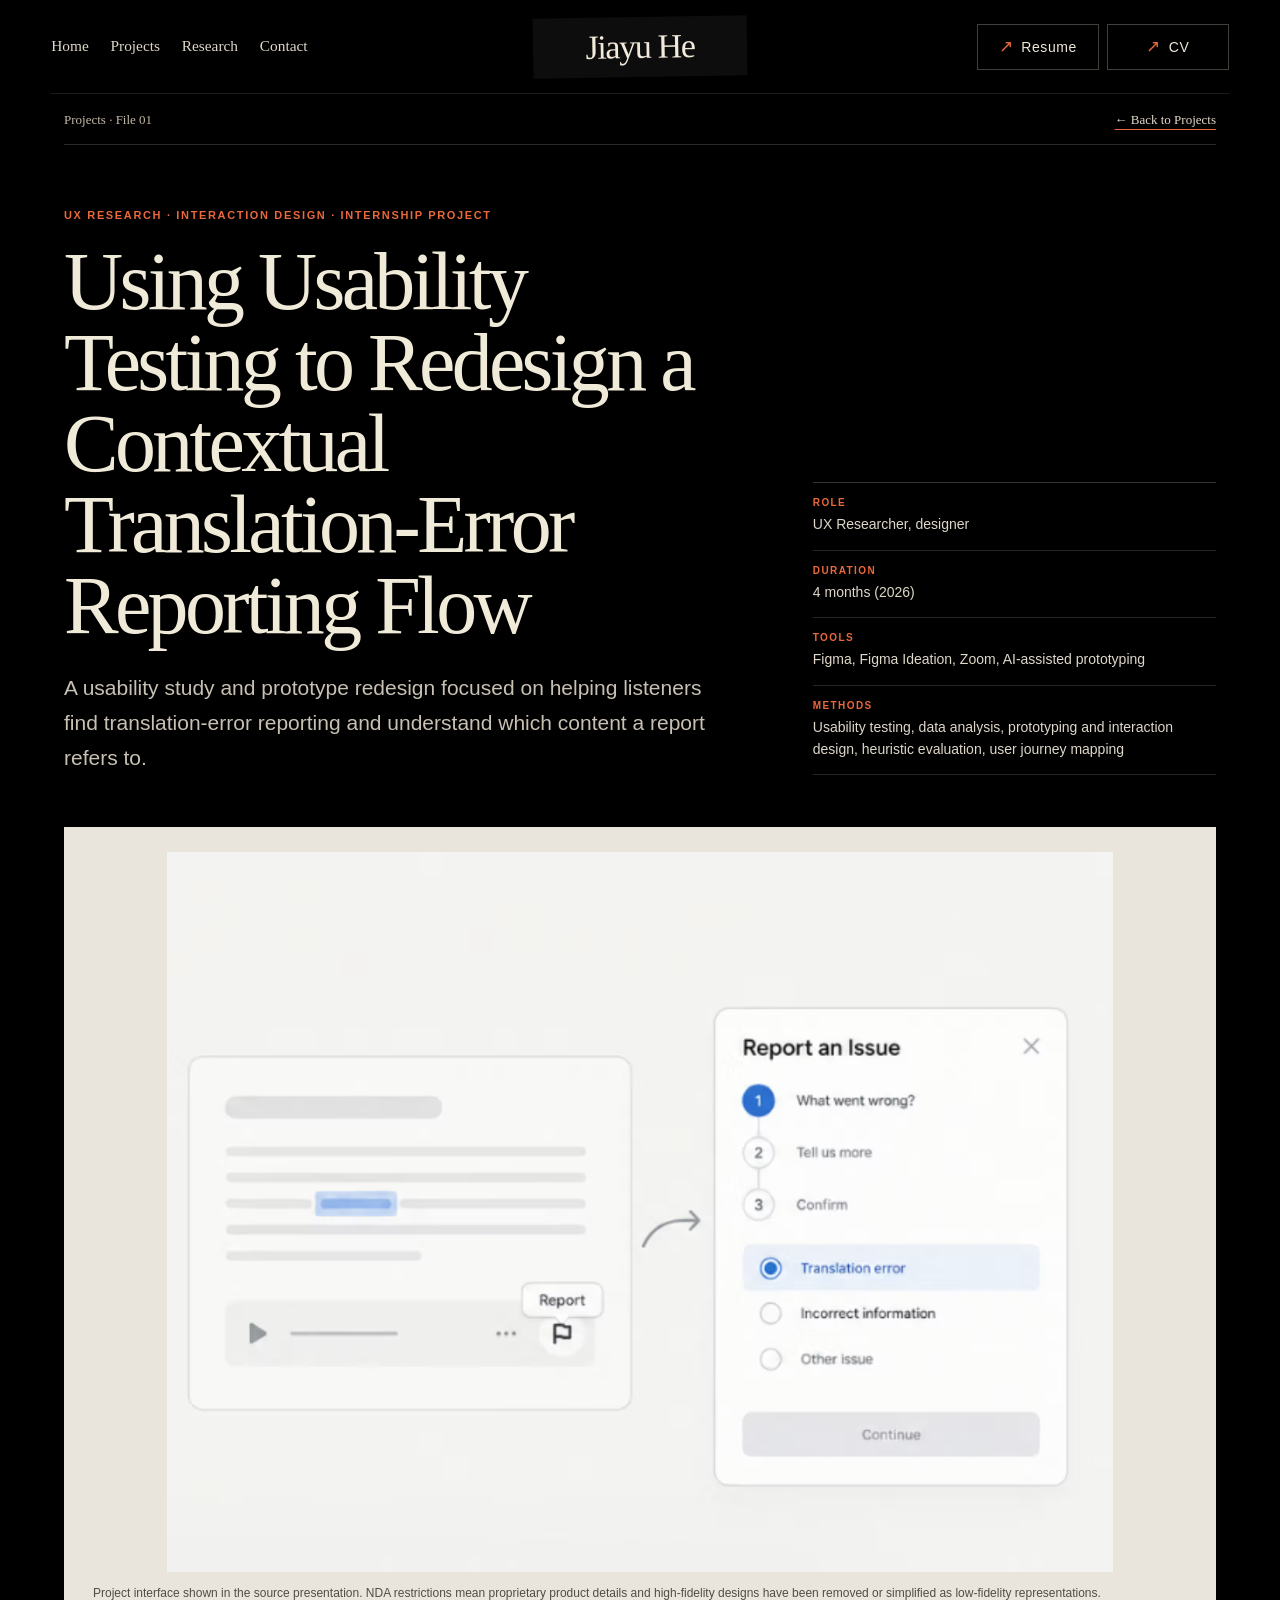
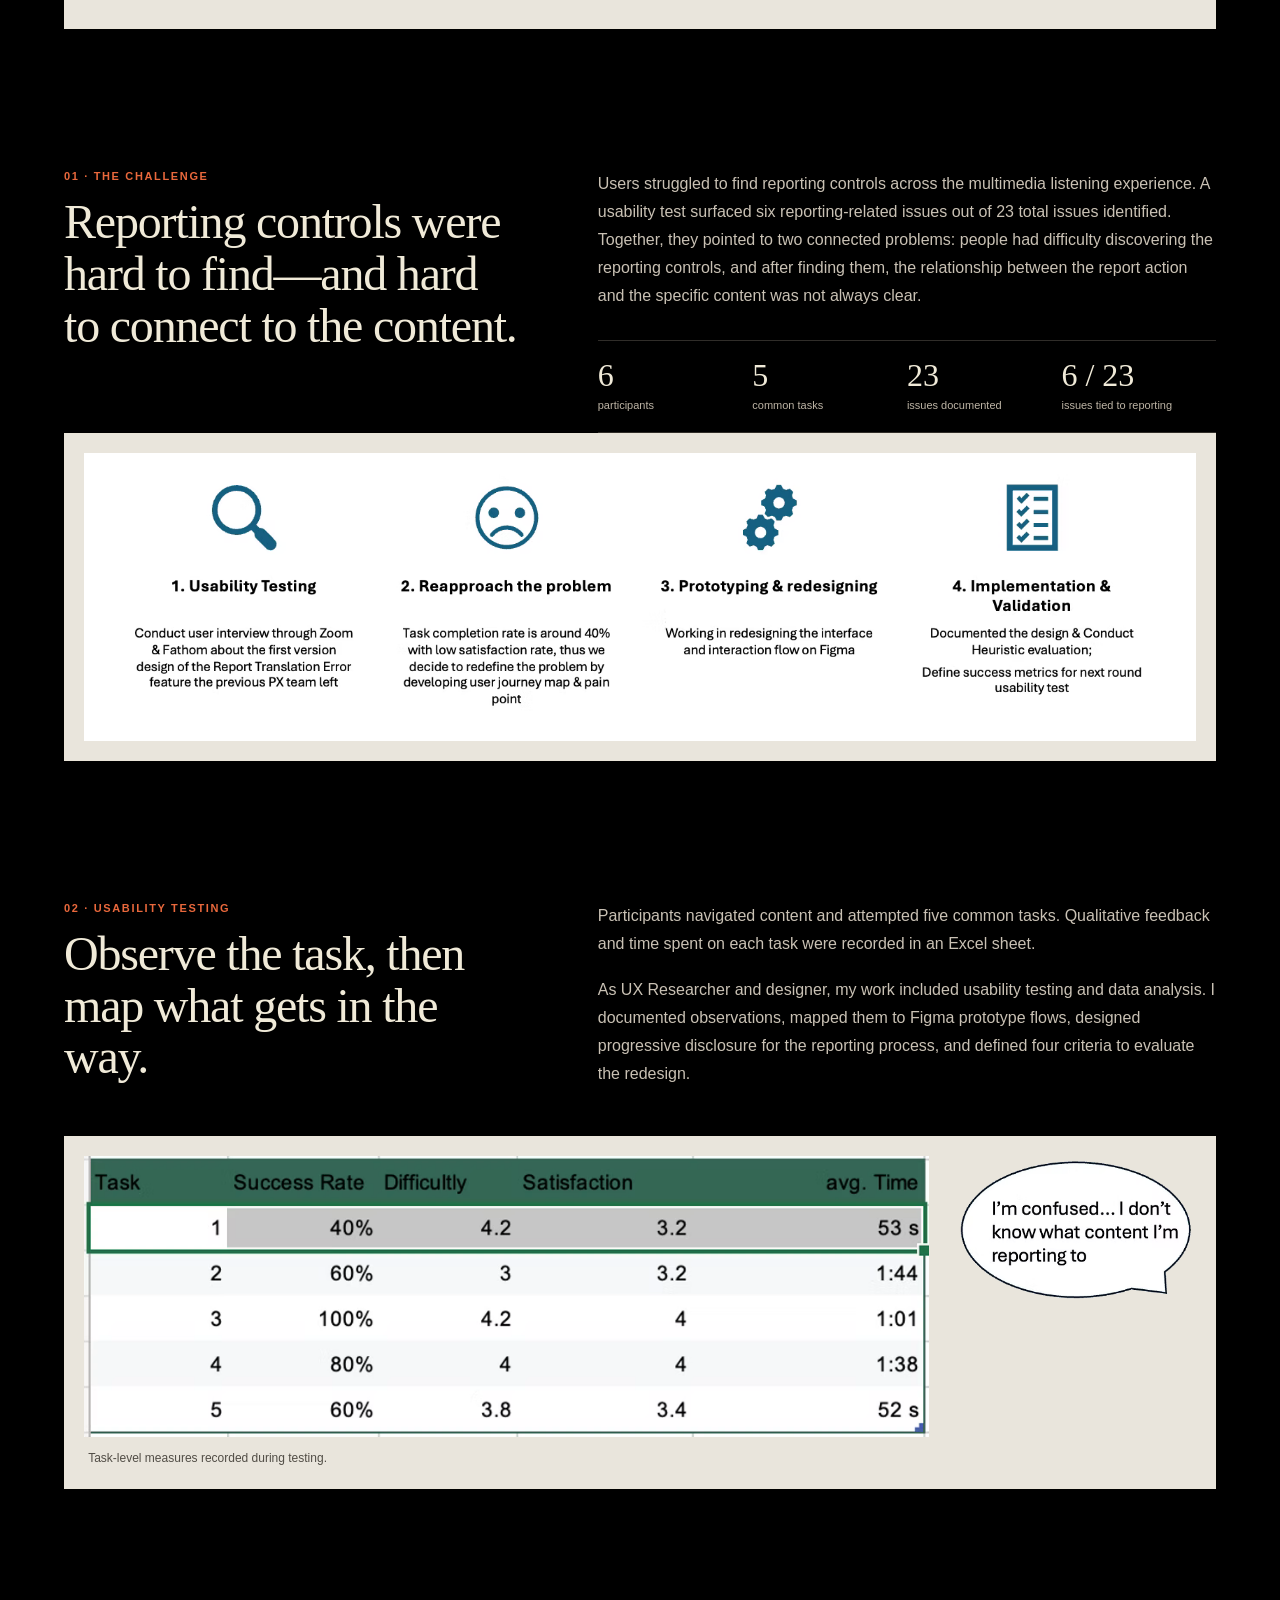
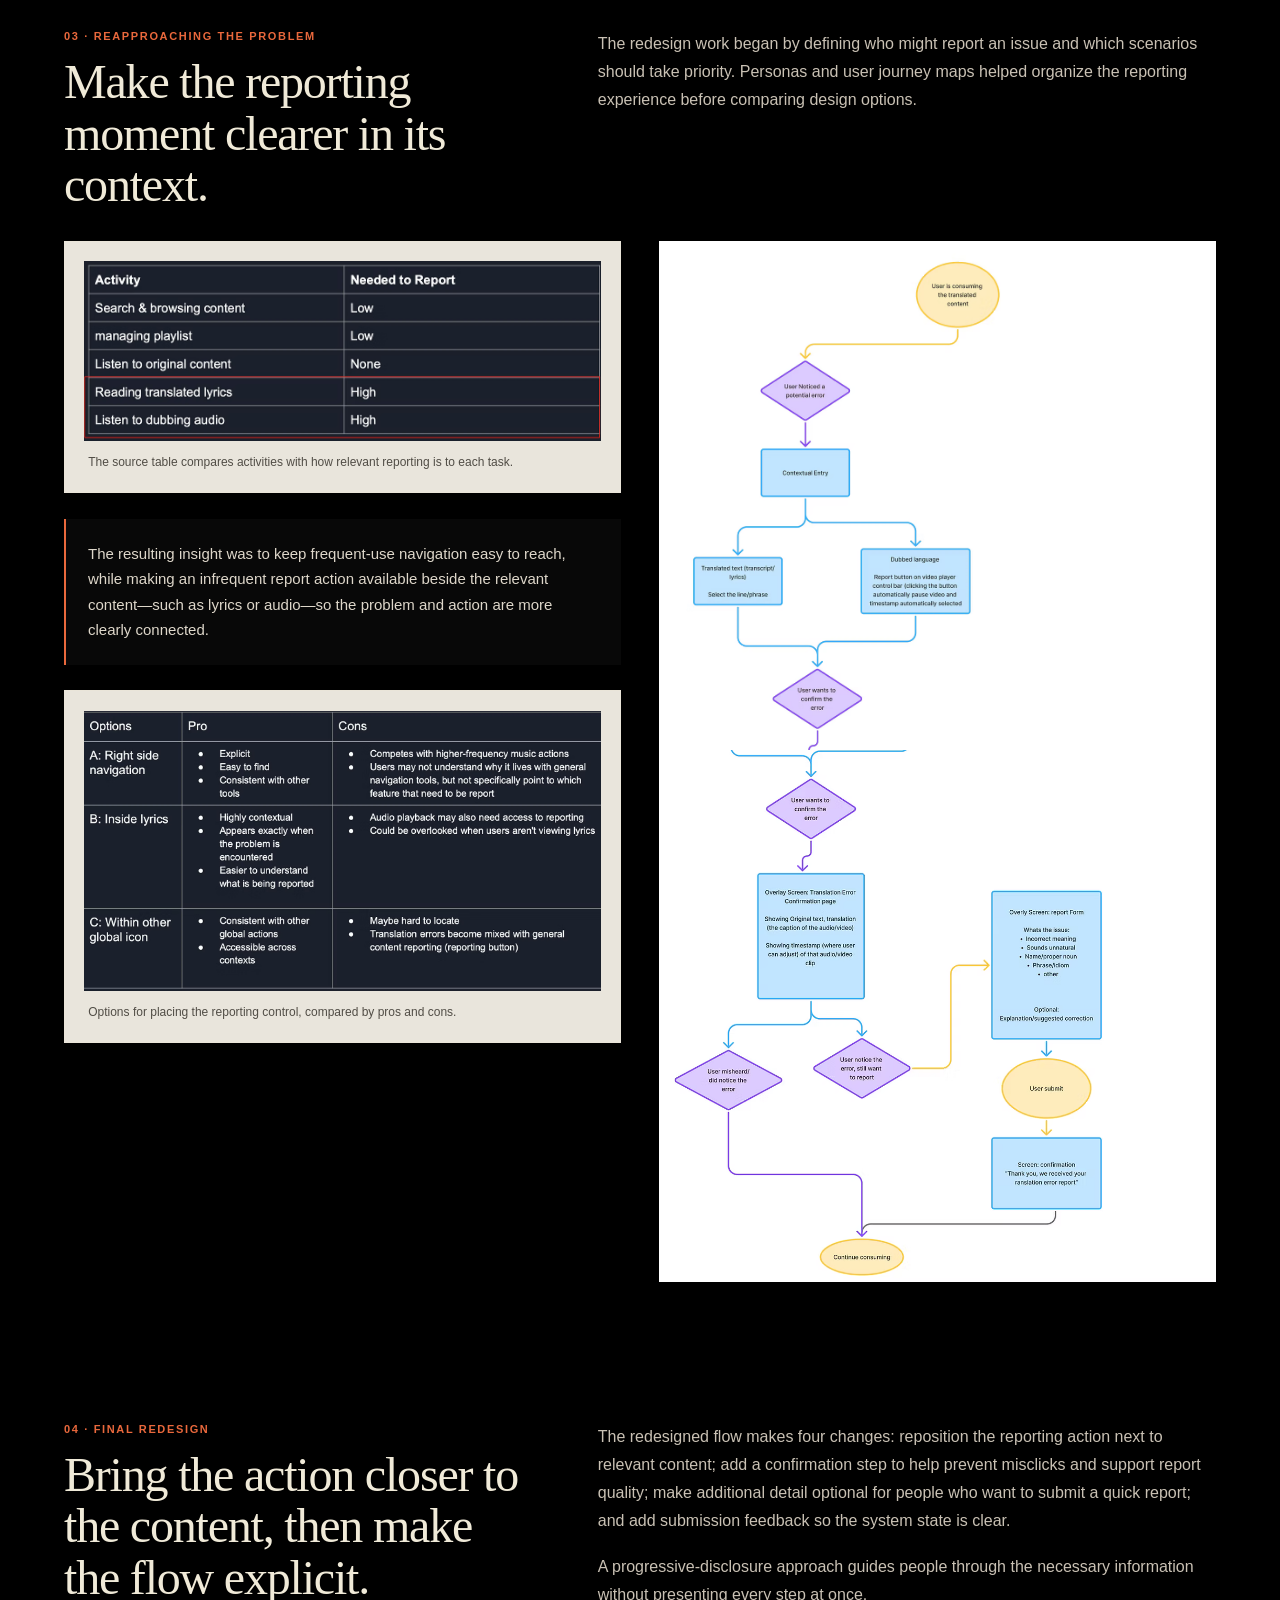
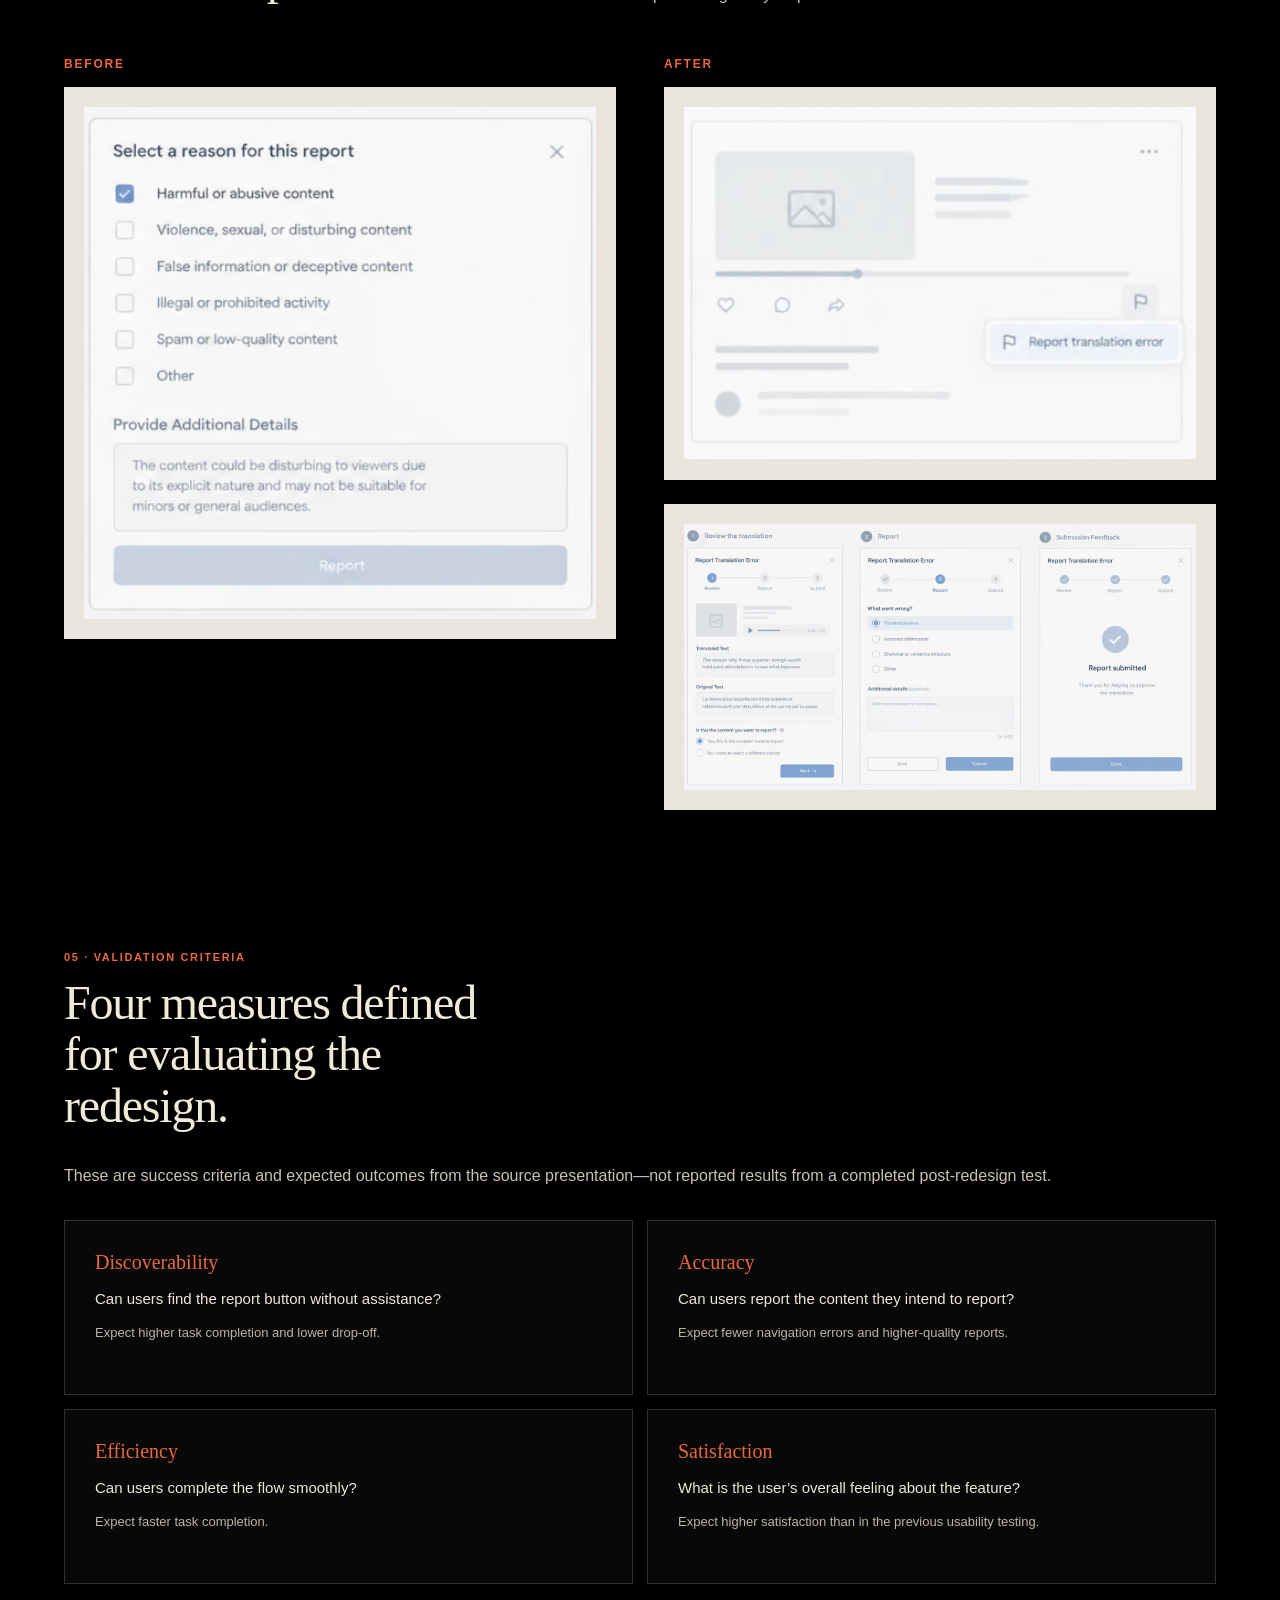
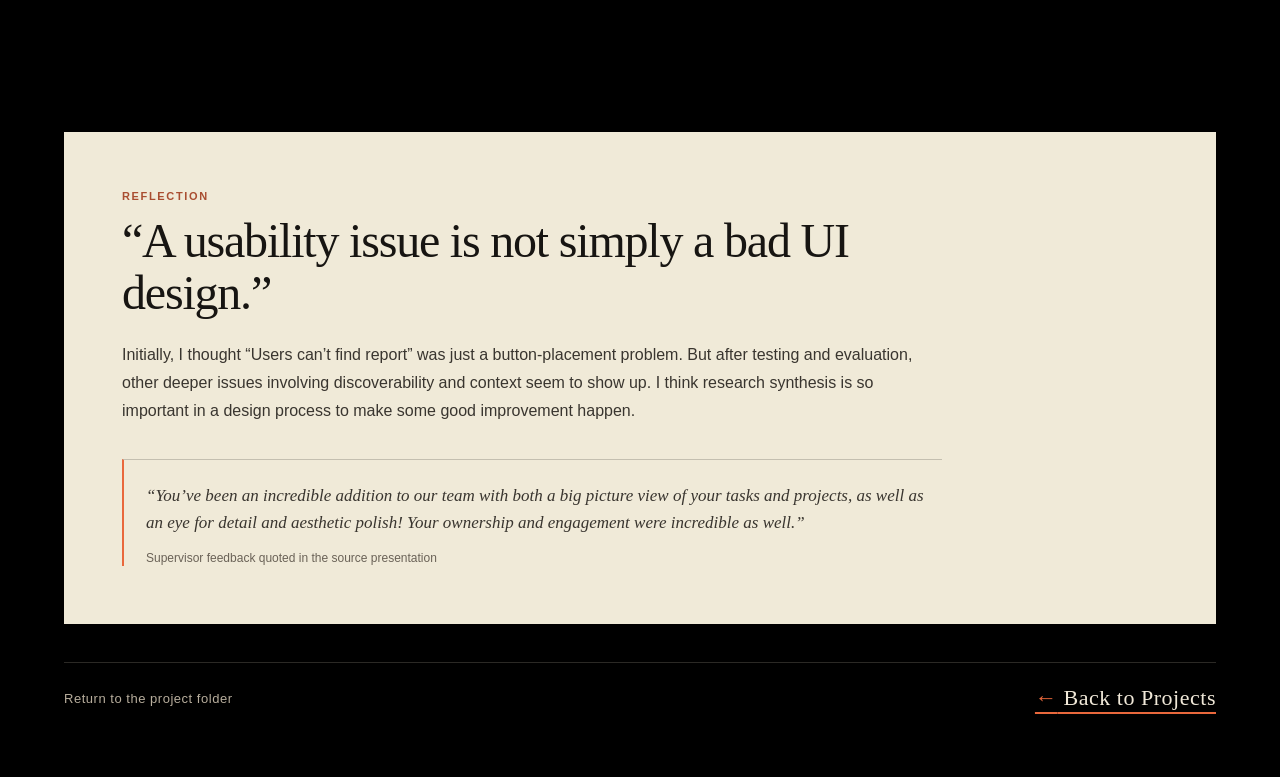
==== projects/project-1/index.html @ 1fd404e6 "Prepare portfolio for GitHub deployment Co-authored-by: Copilot <223556219+Copilot@users.noreply.git" ====
<!doctype html>
<html lang="en">
<head>
  <meta charset="utf-8">
  <meta name="viewport" content="width=device-width, initial-scale=1">
  <meta name="theme-color" content="#000000">
  <meta name="description" content="How usability testing informed a contextual translation-error reporting flow redesign.">
  <title>Using Usability Testing to Redesign a Contextual Translation-Error Reporting Flow — Jiayu He</title>
  <link rel="stylesheet" href="../../styles.css?v=deploy-polish-05">
  <script src="../../app.js?v=deploy-polish-05" defer></script>
</head>
<body data-page="project-1" data-base-path="../../">
  <div id="site-header"></div>
  <main id="app"></main>
  <div id="magnifier" aria-hidden="true">
    <div class="magnified-page"><div class="magnified-content"></div></div>
    <div class="magnifier-glass"></div>
  </div>
</body>
</html>
---- styles.css ----
:root {
  color-scheme: dark;
  --ink: #171512;
  --board: #000;
  --cream: #f0ead8;
  --orange: #e9683c;
  --blue: #76828c;
  --home-section-gap: clamp(72px, 7.5vh, 108px);
  --paper-shadow: 0 18px 34px rgb(0 0 0 / 35%);
  font-family: "Avenir Next", Avenir, "Segoe UI", sans-serif;
  font-synthesis: none;
  text-rendering: optimizeLegibility;
}

* { box-sizing: border-box; }

html { min-width: 320px; background: var(--board); scroll-behavior: smooth; }

body {
  margin: 0;
  color: #eee8da;
  background: #000;
  min-height: 100vh;
}

a { color: inherit; }

a:focus-visible, button:focus-visible {
  outline: 2px solid #ff9369;
  outline-offset: 5px;
}

.site-nav {
  position: relative;
  z-index: 20;
  display: grid;
  grid-template-areas: "links brand actions";
  grid-template-columns: minmax(0, 1fr) auto minmax(0, 1fr);
  align-items: center;
  column-gap: clamp(18px, 2.5vw, 42px);
  width: min(92%, 1800px);
  min-height: 94px;
  margin: 0 auto;
  border-bottom: 1px solid rgb(237 226 202 / 12%);
}

#site-header {
  position: fixed;
  z-index: 20;
  inset: 0 0 auto;
  background: rgb(0 0 0 / 88%);
  -webkit-backdrop-filter: blur(8px);
  backdrop-filter: blur(8px);
}

.scroll-progress {
  position: absolute;
  z-index: 21;
  top: 0;
  right: 0;
  left: 0;
  height: 3px;
  background: rgb(255 255 255 / 12%);
  pointer-events: none;
}

.scroll-progress__fill {
  display: block;
  width: 100%;
  height: 100%;
  background: var(--orange);
  transform: scaleX(var(--portfolio-scroll-progress, 0));
  transform-origin: left center;
  transition: transform .08s linear;
}

body[data-page="home"] #site-header { background: linear-gradient(180deg, rgb(0 0 0 / 92%), rgb(0 0 0 / 78%)); }
body[data-page="home"] .site-nav { border-bottom: 0; }

.brand {
  display: grid;
  grid-area: brand;
  justify-self: center;
  width: max-content;
  min-width: 214px;
  height: 60px;
  padding: 0 20px;
  place-items: center;
  text-decoration: none;
  background: rgb(255 255 255 / 5%);
  transform: rotate(-1deg);
}

.brand span {
  color: #f3eadc;
  font: 34px/1 Georgia, serif;
  letter-spacing: -.04em;
  white-space: nowrap;
}

.nav-links {
  grid-area: links;
  display: flex;
  align-items: center;
  justify-self: start;
  gap: clamp(14px, 1.7vw, 24px);
  min-width: 0;
}

.nav-link, .resume-link, .cv-link {
  text-decoration: none;
  transition: color .2s ease, border-color .2s ease, transform .2s ease;
}

.nav-link {
  position: relative;
  padding: 12px 0;
  color: #ded7ca;
  font: clamp(15px, 1.2vw, 22px)/1.2 Georgia, serif;
}

.nav-link::after {
  position: absolute;
  right: 0;
  bottom: 3px;
  left: 0;
  height: 2px;
  background: var(--orange);
  content: "";
  transform: scaleX(0);
  transform-origin: left;
  transition: transform .2s ease;
}

.nav-link:hover, .nav-link.is-active { color: #fff3e6; }
.nav-link:hover::after, .nav-link.is-active::after { transform: scaleX(1); }

.nav-actions {
  grid-area: actions;
  display: flex;
  align-items: center;
  justify-self: end;
  gap: 8px;
}

.resume-link, .cv-link {
  display: inline-flex;
  align-items: center;
  justify-content: center;
  gap: 8px;
  width: 122px;
  height: 46px;
  padding: 0 12px;
  border: 1px solid rgb(236 227 208 / 28%);
  background: transparent;
  color: #eee8da;
  font: inherit;
  font-size: 14px;
  letter-spacing: .04em;
  white-space: nowrap;
}

.resume-link span, .cv-link span { color: var(--orange); font-size: 17px; }
.resume-link:hover, .cv-link:hover { border-color: var(--orange); transform: translateY(-2px); }
.cv-link { cursor: pointer; }

.board-stage {
  position: relative;
  isolation: isolate;
  overflow: hidden;
  width: min(100%, 2200px);
  aspect-ratio: 2200 / 1284;
  margin: 0 auto;
  background:
    linear-gradient(rgb(217 208 191 / 16%) 1px, transparent 1px),
    linear-gradient(90deg, rgb(217 208 191 / 16%) 1px, transparent 1px),
    #000;
  background-size: 6.818% 11.682%, 6.818% 11.682%, auto;
  transform-origin: var(--camera-origin-x, 50%) var(--camera-origin-y, 50%);
  transition: transform 620ms cubic-bezier(.16, 1, .3, 1);
}
.board-stage.is-zooming { transform: scale(var(--camera-zoom-scale, 1.12)); }
.board-stage.is-zooming .projects-folder.is-transition-target,
.board-stage.is-zooming .research-folder.is-transition-target {
  z-index: 16;
  filter: drop-shadow(0 8px 12px rgb(233 104 60 / 28%));
}
.board-stage.is-zooming .projects-folder.is-transition-target { transform: rotate(-3.5deg) translateY(-7px) scale(1.05); }
.board-stage.is-zooming .research-folder.is-transition-target { transform: rotate(2.5deg) translateY(-7px) scale(1.05); }

#app > section[id] { scroll-margin-top: 110px; }
.home-section { padding-top: 16px; margin-bottom: var(--home-section-gap); }

.board-grid { position: absolute; inset: 0; z-index: -1; }

.connections {
  position: absolute;
  z-index: 1;
  inset: 0;
  width: 100%;
  height: 100%;
  overflow: visible;
  pointer-events: none;
}

.connections-front { z-index: 10; }
.connections-back { z-index: 1; }

.connections path {
  fill: none;
  stroke: #f46b35;
  stroke-width: 3;
  vector-effect: non-scaling-stroke;
}

.board-item { position: absolute; display: block; }

.png-crop {
  position: absolute;
  inset: 0;
  display: block;
  overflow: hidden;
  pointer-events: none;
}

.png-crop img {
  position: absolute;
  display: block;
  width: var(--png-width);
  max-width: none;
  height: auto;
  left: var(--png-left);
  top: var(--png-top);
}

.png-1 { --png-width: 106.8966%; --png-left: -3.7069%; --png-top: -12.9063%; }
.png-2 { --png-width: 119.6911%; --png-left: -7.3359%; --png-top: -68.6123%; }
.png-3 { --png-width: 112.4207%; --png-left: -5.1677%; --png-top: -70.0489%; }
.png-4 { --png-width: 110.7143%; --png-left: -5.9821%; --png-top: -74.6073%; }
.png-5 { --png-width: 123.0159%; --png-left: -6.0516%; --png-top: -55.6959%; }
.png-6 { --png-width: 107.2664%; --png-left: -1.1246%; --png-top: -2.4897%; }
.png-7 { --png-width: 105.0847%; --png-left: -2.2881%; --png-top: -3.674%; }
.png-8 { --png-width: 134.0541%; --png-left: -15.027%; --png-top: -81.891%; }
.png-9 { --png-width: 179.7101%; --png-left: -36.2319%; --png-top: -17.5554%; }
.png-10 { --png-width: 110.7143%; --png-left: -5.9821%; --png-top: -74.6073%; }
.png-pin { --png-width: 2695.6522%; --png-left: -1726.087%; --png-top: -549.0566%; }

.social-evidence { z-index: 3; left: 4.5%; top: 27%; width: 11%; aspect-ratio: 690 / 1219; transform: rotate(-8deg); }

.social-hotspots { position: absolute; inset: 16% 13% 14% 12%; display: grid; grid-template-rows: repeat(3, 1fr); }
.social-hotspots a { display: block; }

.resume-paper { z-index: 5; left: 10.4%; top: 16.7%; width: 14%; aspect-ratio: 1008 / 957; transform: rotate(-10deg); }
.portrait-paper { z-index: 4; left: 25.7%; top: 13.9%; width: 31.1%; aspect-ratio: 1180 / 871; transform: rotate(-2deg); }

.description-paper { z-index: 5; left: 49%; top: 9%; width: 41%; aspect-ratio: 1120 / 764; }
.eyebrow { margin: 0 0 13px; color: var(--orange); font-size: 11px; font-weight: 700; letter-spacing: .15em; text-transform: uppercase; }
.handwritten { font-family: "Bradley Hand", "Segoe Print", cursive; font-style: italic; }

.research-folder { z-index: 8; left: 18.2%; top: 52.4%; width: 26.6%; aspect-ratio: 1036 / 908; transform: rotate(4deg); }
.projects-folder { z-index: 9; left: 36.8%; top: 51.6%; width: 27.9%; aspect-ratio: 1160 / 1046; transform: rotate(-5deg); }

.map-paper { z-index: 6; left: 67.6%; top: 38.9%; width: 23.3%; aspect-ratio: 1156 / 1607; transform: rotate(7deg); }
.map-note {
  position: absolute;
  right: 1%;
  bottom: 2%;
  color: #51463b;
  font-size: clamp(10px, .9vw, 18px);
  line-height: 1.05;
  transform: rotate(-4deg);
}

.clue { z-index: 7; }
.clue-left { left: 4.5%; top: 66%; width: 11.4%; aspect-ratio: 1103 / 818; transform: rotate(-18deg); }
.clue-right { left: 66%; top: 76%; width: 12.2%; aspect-ratio: 925 / 624; transform: rotate(-8deg); }

.pushpin {
  position: absolute;
  z-index: 12;
  width: 2.1%;
  aspect-ratio: 46 / 53;
  pointer-events: none;
}
.pin-center { left: 44.6%; top: 13.6%; }
.pin-resume { left: 14.6%; top: 37.5%; }
.pin-left { left: 13.4%; top: 70.6%; }
.pin-bottom-left { left: 7.8%; top: 82.6%; }
.pin-right { left: 67.1%; top: 88.4%; }
.pin-bottom { left: 89.2%; top: 85.8%; }

.tactile { transition: transform .22s ease; }
.tactile:hover, .tactile:focus-visible { z-index: 15; }
.social-evidence:hover, .social-evidence:focus-visible { transform: rotate(-6deg) translateY(-6px); }
.resume-paper:hover, .resume-paper:focus-visible { transform: rotate(-8deg) translateY(-6px); }
.portrait-paper:hover, .portrait-paper:focus-visible { transform: rotate(-.5deg) translateY(-6px); }
.description-paper:hover, .description-paper:focus-visible { transform: rotate(.5deg) translateY(-5px); }
.research-folder:hover, .research-folder:focus-visible { transform: rotate(2.5deg) translateY(-8px); }
.projects-folder:hover, .projects-folder:focus-visible { transform: rotate(-3.5deg) translateY(-8px); }
.map-paper:hover, .map-paper:focus-visible { transform: rotate(8deg) translateY(-5px); }
.clue-left:hover, .clue-left:focus-visible { transform: rotate(-16.5deg) translateY(-5px); }
.clue-right:hover, .clue-right:focus-visible { transform: rotate(-6.5deg) translateY(-5px); }

#app > section.visual-page[id] {
  scroll-margin-top: 0;
}

.visual-page {
  position: relative;
  isolation: isolate;
  overflow: hidden;
  width: min(100%, 2200px);
  aspect-ratio: 2200 / 1284;
  margin: var(--home-section-gap) auto clamp(50px, 6vh, 88px);
  background: #000;
  scroll-margin-top: 0;
}

.folder-view, .contact-composition {
  position: absolute;
  inset: 0;
  overflow: hidden;
}

.folder-view {
  transition: opacity .4s ease, visibility 0s linear .4s;
}

.folder-view--closed {
  z-index: 1;
  opacity: 1;
  visibility: visible;
  pointer-events: auto;
  transition: opacity .4s ease, visibility 0s;
}

.folder-view--open {
  z-index: 0;
  opacity: 0;
  visibility: hidden;
  pointer-events: none;
}

.folder-view::before {
  position: absolute;
  z-index: 1;
  top: 0;
  right: 0;
  left: 0;
  height: 12%;
  background: #000;
  content: "";
  pointer-events: none;
}

.folder-page[data-state="opening"] .folder-view--closed,
.folder-page[data-state="open"] .folder-view--closed,
.folder-page[data-state="closing"] .folder-view--closed {
  z-index: 0;
  opacity: 0;
  visibility: hidden;
  pointer-events: none;
  transition: opacity .4s ease, visibility 0s linear .4s;
}

.folder-page[data-state="opening"] .folder-view--open,
.folder-page[data-state="open"] .folder-view--open,
.folder-page[data-state="closing"] .folder-view--open {
  z-index: 2;
  opacity: 1;
  visibility: visible;
  pointer-events: none;
  transition: opacity .4s ease, visibility 0s;
}

.folder-page[data-state="open"] .folder-view--open { pointer-events: auto; }

.scene-background, .composition-file img, .contact-writing-paper, .contact-send-art {
  position: absolute;
  inset: 0;
  display: block;
  width: 100%;
  height: 100%;
  object-fit: fill;
  pointer-events: none;
}

.scene-background { z-index: 0; }

.folder-trigger {
  position: absolute;
  z-index: 2;
  top: 69%;
  left: 50%;
  display: block;
  height: 108%;
  width: auto;
  aspect-ratio: 1240 / 1754;
  padding: 0;
  border: 0;
  background: transparent;
  cursor: pointer;
  transform: translate(-50%, -50%);
  transition: transform .28s ease;
}

.folder-trigger img {
  display: block;
  width: 100%;
  height: 100%;
  object-fit: fill;
  pointer-events: none;
}

.folder-trigger--projects { top: 76%; left: 52%; height: 124%; }
.folder-trigger--research { top: 47%; left: 53.5%; height: 132%; }
.folder-trigger--projects:hover, .folder-trigger--projects:focus-visible { transform: translate(-50%, calc(-50% - 12px)) rotate(-1.3deg) scale(1.02); }
.folder-trigger--research:hover, .folder-trigger--research:focus-visible { transform: translate(-50%, calc(-50% - 12px)) rotate(1.3deg) scale(1.02); }
.folder-page[data-state="opening"] .folder-trigger { transform: translate(-50%, calc(-50% - 10px)) rotate(-.8deg) scale(.97); }

.composition-file {
  position: absolute;
  inset: 0;
  z-index: 3;
  display: block;
  width: 100%;
  height: 100%;
  padding: 0;
  border: 0;
  color: inherit;
  background: transparent;
  font: inherit;
  pointer-events: none;
}

.composition-file img { transition: transform .28s ease; }
.composition-file.is-examined { z-index: 5; }
.file-hitbox {
  position: absolute;
  display: block;
  padding: 0;
  border: 0;
  background: transparent;
  color: inherit;
  cursor: default;
  pointer-events: auto;
  text-decoration: none;
}

.composition-file.is-examined .file-hitbox { cursor: pointer; }

.project-file--one .file-hitbox { top: 14%; left: 3%; width: 53%; height: 83%; }
.project-file--two .file-hitbox { top: 17%; left: 49%; width: 49%; height: 81%; }
.research-file--one .file-hitbox { top: 15%; left: 2%; width: 38%; height: 83%; }
.research-file--two .file-hitbox { top: 17%; left: 28%; width: 43%; height: 80%; }
.research-file--three .file-hitbox { top: 28%; left: 54%; width: 46%; height: 72%; }

.project-file--one { --pull-delay: 0ms; --pull-rotation: -7deg; --settle-rotation: 1.5deg; }
.project-file--two { --pull-delay: 170ms; --pull-rotation: 6deg; --settle-rotation: -1.5deg; }
.research-file--one { --pull-delay: 0ms; --pull-rotation: -7deg; --settle-rotation: 1.5deg; }
.research-file--two { --pull-delay: 160ms; --pull-rotation: 6deg; --settle-rotation: -1.5deg; }
.research-file--three { --pull-delay: 320ms; --pull-rotation: -5deg; --settle-rotation: 1deg; }

.project-file--one:hover img, .project-file--one.is-examined img, .project-file--one:focus-visible img,
.research-file--one:hover img, .research-file--one.is-examined img, .research-file--one:focus-visible img {
  transform: translate(-14px, -17px) rotate(-1.4deg);
}
.project-file--two:hover img, .project-file--two.is-examined img, .project-file--two:focus-visible img,
.research-file--two:hover img, .research-file--two.is-examined img, .research-file--two:focus-visible img {
  transform: translate(14px, -17px) rotate(1.4deg);
}
.research-file--three:hover img, .research-file--three.is-examined img, .research-file--three:focus-visible img {
  transform: translate(15px, -19px) rotate(-1.4deg);
}

.folder-page[data-state="opening"] .composition-file img {
  transform-origin: 50% 70%;
  animation: pull-document 980ms cubic-bezier(.18, .8, .22, 1) var(--pull-delay) both;
}

.folder-page[data-state="closing"] .composition-file img {
  transform-origin: 50% 70%;
  animation: pull-document 980ms cubic-bezier(.4, 0, .8, .25) var(--pull-delay) both reverse;
}

@keyframes pull-document {
  0% { opacity: 0; transform: translateY(7%) scale(.12) rotate(var(--pull-rotation)); }
  22% { opacity: 1; transform: translateY(3%) scale(.36) rotate(var(--settle-rotation)); }
  68% { opacity: 1; transform: translateY(-1%) scale(1.035) rotate(var(--settle-rotation)); }
  100% { opacity: 1; transform: translateY(0) scale(1) rotate(0); }
}

.file-hitbox:focus-visible { outline: 2px solid #ff9369; outline-offset: -2px; }

.contact-page { background: #000; }
.contact-composition { isolation: isolate; background: #000; }

.contact-social {
  position: absolute;
  z-index: 1;
  top: 5%;
  left: 0;
  height: 90%;
  width: auto;
  max-width: none;
  object-fit: contain;
  pointer-events: none;
  transform: rotate(-8deg);
  transform-origin: center;
}

.contact-writing-paper { z-index: 2; }
.contact-send-art { z-index: 3; }

.contact-form {
  position: absolute;
  z-index: 5;
  inset: 0;
  pointer-events: none;
}

.contact-form textarea {
  position: absolute;
  top: 38%;
  left: 38%;
  width: 44%;
  height: 32%;
  padding: 1.2% 1.5%;
  border: 0;
  border-radius: 0;
  outline: 0;
  color: #393a3b;
  background: transparent;
  font: clamp(10px, 1.1vw, 21px)/1.45 "Avenir Next", Avenir, sans-serif;
  resize: none;
  pointer-events: auto;
  transform: rotate(10deg);
  transform-origin: top left;
}

.contact-form textarea:focus-visible {
  outline: 1px solid rgb(84 88 91 / 30%);
  outline-offset: -3px;
}

.contact-send-hitbox {
  position: absolute;
  top: 67%;
  left: 65%;
  width: 21%;
  height: 19%;
  padding: 0;
  border: 0;
  background: transparent;
  cursor: pointer;
  pointer-events: auto;
}

.contact-send-hitbox:focus-visible {
  outline: 2px dashed #b62828;
  outline-offset: -5px;
}

.contact-social-hotspots {
  position: absolute;
  z-index: 6;
  top: 27%;
  left: 6%;
  display: grid;
  width: 18%;
  height: 48%;
  grid-template-rows: repeat(3, 1fr);
  transform: rotate(-8deg);
}

.contact-social-hotspots a { display: block; }

.inner-page {
  width: min(1100px, 88%);
  min-height: calc(100vh - 94px);
  margin: 0 auto;
  padding: clamp(35px, 7vw, 95px) 0 44px;
}

.page-topline, .page-next { display: flex; align-items: center; justify-content: space-between; gap: 20px; }
.page-topline { padding-bottom: 16px; border-bottom: 1px solid rgb(237 226 202 / 18%); color: #c3b9a7; font: 13px Georgia, serif; }
.page-topline a { color: #e2d9c9; text-decoration-color: var(--orange); text-underline-offset: 5px; }
.page-intro { max-width: 790px; padding: clamp(40px, 7vw, 90px) 0 50px; }
.page-intro h1 { max-width: 780px; margin: 0 0 24px; color: var(--cream); font: clamp(42px, 7.5vw, 92px)/.98 Georgia, serif; font-weight: 400; letter-spacing: -.045em; }
.lead { max-width: 720px; margin: 0; color: #c7c0b3; font-size: clamp(17px, 2vw, 21px); line-height: 1.65; }
.editorial-grid { display: grid; grid-template-columns: repeat(2, minmax(0, 1fr)); gap: 24px; }
.editorial-card {
  min-height: 205px;
  padding: clamp(24px, 4vw, 42px);
  color: var(--ink);
  background:
    linear-gradient(90deg, transparent 0 30px, rgb(228 105 65 / 14%) 31px, transparent 32px),
    repeating-linear-gradient(0deg, #f1ead9 0 31px, #e1dac9 32px);
  box-shadow: var(--paper-shadow);
  transform: rotate(var(--card-turn));
  transition: transform .25s ease, box-shadow .25s ease;
}
.editorial-card:hover { box-shadow: 0 23px 42px rgb(0 0 0 / 40%); transform: rotate(0) translateY(-4px); }
.editorial-card .eyebrow { color: #a94e31; }
.editorial-card ul { margin: 24px 0 0; padding-left: 19px; }
.editorial-card li { padding: 0 0 14px 4px; line-height: 1.5; }
.editorial-card li a { text-decoration-color: var(--orange); text-underline-offset: 4px; }
.page-note { max-width: 760px; margin: 45px 0 70px; color: #c4bbab; font: italic 17px/1.6 Georgia, serif; }
.page-note span { padding-right: 7px; color: var(--orange); }
.art-gallery__intro { max-width: none; padding: clamp(8px, 1.5vw, 26px) 0 28px; }
.art-gallery__hero {
  display: grid;
  grid-template-columns: minmax(0, 1fr) minmax(240px, 30%);
  gap: clamp(20px, 4vw, 64px);
  align-items: start;
}
.art-gallery__intro h1 {
  margin: clamp(34px, 4vw, 62px) 0 0;
  font-size: clamp(40px, 6.2vw, 82px);
}
.art-gallery__player { justify-self: end; width: min(100%, 360px); }
.art-gallery__record {
  display: block;
  width: 100%;
  aspect-ratio: 1;
  overflow: hidden;
  padding: 0;
  border: 0;
  border-radius: 50%;
  background: transparent;
  cursor: pointer;
  touch-action: manipulation;
}
.art-gallery__record img {
  display: block;
  width: 100%;
  height: 100%;
  object-fit: cover;
  object-position: center 35%;
  transform-origin: 50% 50%;
  animation: art-gallery-record-spin 5s linear infinite;
  animation-play-state: paused;
}
.art-gallery__record.is-playing img { animation-play-state: running; }
.art-gallery__record.is-reset img { animation: none; }
@keyframes art-gallery-record-spin { to { transform: rotate(360deg); } }
.art-gallery__player-caption {
  width: 92%;
  margin: -6px 0 0 auto;
  color: #f0ead8;
  font: 700 clamp(12px, 1.25vw, 17px)/1.45 Georgia, serif;
  letter-spacing: .035em;
  text-align: center;
  transform: rotate(-12deg);
}
.art-gallery__section { margin: 0 0 clamp(82px, 10vw, 132px); }
.art-gallery__section:last-of-type { margin-bottom: clamp(40px, 6vw, 72px); }
.art-gallery__section-heading { display: flex; align-items: center; gap: 24px; margin-bottom: 30px; }
.art-gallery__section-heading::after { flex: 1; height: 1px; background: rgb(237 226 202 / 20%); content: ""; }
.art-gallery__section-heading h2 { margin: 0; color: #f0ead8; font: 400 clamp(30px, 4vw, 44px)/1 Georgia, serif; letter-spacing: -.035em; }
.art-gallery__grid { display: grid; grid-template-columns: repeat(12, minmax(0, 1fr)); gap: clamp(38px, 6vw, 78px) clamp(24px, 4vw, 56px); align-items: start; }
.gallery-work { min-width: 0; margin: 0; }
.gallery-work--left-5 { grid-column: 1 / span 5; }
.gallery-work--right-5 { grid-column: 8 / span 5; }
.gallery-work--left-6 { grid-column: 1 / span 6; }
.gallery-work--right-6 { grid-column: 7 / span 6; }
.gallery-work--left-7 { grid-column: 1 / span 7; }
.gallery-work--right-7 { grid-column: 6 / span 7; }
.gallery-work__image { display: block; background: #f7f6f1; line-height: 0; }
.gallery-work__image img { display: block; width: 100%; max-height: 760px; height: auto; margin: 0 auto; object-fit: contain; transition: opacity .2s ease; }
.gallery-work__image:hover img { opacity: .9; }
.gallery-work__caption { margin-top: 16px; }
.gallery-work__identity { display: flex; align-items: baseline; gap: 14px; }
.gallery-work__number { flex: 0 0 auto; color: var(--orange); font-size: 11px; letter-spacing: .12em; }
.gallery-work__identity h3 { margin: 0; color: #f0ead8; font: 400 clamp(19px, 2.2vw, 25px)/1.25 Georgia, serif; }
.gallery-work__caption p { max-width: 680px; margin: 10px 0 0; color: #c7c0b3; font-size: 14px; line-height: 1.65; overflow-wrap: anywhere; }
.gallery-work__caption a { color: #f0b29b; text-decoration-color: var(--orange); text-underline-offset: 3px; }
.art-gallery__closing { display: flex; justify-content: flex-end; align-items: flex-start; gap: 30px; padding: 22px 0 10px; border-top: 1px solid rgb(237 226 202 / 20%); }
.art-gallery__closing p { margin: 0 0 12px; color: #c3b9a7; font-size: 12px; letter-spacing: .1em; text-transform: uppercase; }
.art-gallery__closing nav { display: flex; flex-wrap: wrap; gap: 18px; }
.art-gallery__closing nav a { color: #e2d9c9; text-decoration-color: var(--orange); text-underline-offset: 4px; }
.page-next { padding: 22px 0; border-top: 1px solid rgb(237 226 202 / 18%); color: #b7ad9c; font-size: 13px; letter-spacing: .04em; }
.page-next a { color: #f0e8d8; font: 22px Georgia, serif; text-decoration-color: var(--orange); text-underline-offset: 7px; }
.page-next a span { color: var(--orange); }
.detail-page .page-intro { padding-bottom: 32px; }
.detail-placeholder { max-width: 760px; min-height: 180px; }
.detail-placeholder p:last-child { margin: 26px 0 0; line-height: 1.6; }

.case-study {
  width: min(1220px, 90%);
  padding-top: 112px;
}
.case-study .page-topline a { scroll-margin-top: 112px; }
.case-hero {
  display: grid;
  grid-template-columns: minmax(0, 1.25fr) minmax(260px, .75fr);
  gap: clamp(32px, 6vw, 84px);
  align-items: end;
  padding: clamp(34px, 5vw, 64px) 0 52px;
}
.case-hero__copy .eyebrow { margin-bottom: 20px; }
.case-hero h1 {
  max-width: 920px;
  margin: 0 0 25px;
  color: var(--cream);
  font: clamp(42px, 6.4vw, 86px)/.99 Georgia, serif;
  font-weight: 400;
  letter-spacing: -.045em;
}
.case-hero .lead { max-width: 720px; }
.case-meta {
  display: grid;
  grid-template-columns: 1fr;
  margin: 0;
  border-top: 1px solid rgb(237 226 202 / 22%);
}
.case-meta div { padding: 14px 0; border-bottom: 1px solid rgb(237 226 202 / 16%); }
.case-meta dt { margin-bottom: 6px; color: var(--orange); font-size: 10px; font-weight: 700; letter-spacing: .14em; text-transform: uppercase; }
.case-meta dd { margin: 0; color: #ded7ca; font-size: 14px; line-height: 1.55; }
.case-figure {
  min-width: 0;
  margin: 0;
  padding: clamp(10px, 1.5vw, 20px);
  border: 1px solid rgb(237 226 202 / 18%);
  background: #e9e5dc;
  box-shadow: var(--paper-shadow);
}
.case-figure img { display: block; width: 100%; max-height: 700px; height: auto; margin: 0 auto; object-fit: contain; }
.case-figure figcaption { padding: 12px 4px 2px; color: #514d46; font-size: 12px; line-height: 1.5; }
.case-figure--hero { padding: clamp(12px, 2vw, 24px); }
.case-figure--hero img { max-height: 720px; }
.case-figure--wide { grid-column: 1 / -1; }
.case-task-evidence__visual { position: relative; padding-right: clamp(170px, 24%, 270px); }
.case-task-evidence img.case-task-evidence__table { max-height: none; }
.case-task-evidence img.case-task-evidence__quote {
  position: absolute;
  top: 0;
  right: 0;
  width: clamp(155px, 22%, 240px);
  max-height: none;
}
.case-process-map-figure {
  display: grid;
  grid-column: 1 / -1;
  gap: 0;
  margin: 0;
  padding: 0;
  background: #e9e5dc;
  line-height: 0;
}
.case-process-map-figure img { display: block; width: 100%; max-height: none; height: auto; margin: 0; object-fit: contain; }
.case-reframe-layout {
  display: grid;
  grid-column: 1 / -1;
  grid-template-columns: repeat(2, minmax(0, 1fr));
  gap: clamp(20px, 3vw, 40px);
  align-items: start;
}
.case-reframe-layout__left { display: grid; gap: clamp(16px, 2vw, 26px); align-content: start; }
.case-section .case-reframe-layout .case-figure,
.case-section .case-reframe-layout .case-process-map-figure { grid-column: auto; }
.case-reframe-layout__insight {
  margin: 0;
  padding: clamp(16px, 2vw, 22px);
  border-left: 2px solid var(--orange);
  background: rgb(255 255 255 / 3%);
  color: #ded7ca;
  font-size: 15px;
  line-height: 1.7;
}
.case-design-decision {
  display: grid;
  grid-column: 1 / -1;
  grid-template-columns: minmax(0, .8fr) minmax(0, 1.2fr);
  gap: clamp(24px, 5vw, 68px);
  align-items: center;
}
.case-design-decision > p { margin: 0; color: #c9c1b4; font-size: 16px; line-height: 1.75; }
.case-design-decision .case-figure { margin: 0; }
.case-comparison {
  display: grid;
  grid-column: 1 / -1;
  grid-template-columns: repeat(2, minmax(0, 1fr));
  gap: clamp(20px, 4vw, 48px);
  align-items: start;
}
.case-comparison__column > h3 { margin: 0 0 16px; color: var(--orange); font: 700 12px/1.2 "Avenir Next", Avenir, "Segoe UI", sans-serif; letter-spacing: .15em; text-transform: uppercase; }
.case-comparison__column > .case-figure,
.case-comparison__after-images .case-figure { margin: 0; }
.case-comparison__after-images { display: grid; gap: clamp(14px, 2vw, 24px); }
.case-section {
  display: grid;
  grid-template-columns: minmax(0, .85fr) minmax(0, 1.15fr);
  column-gap: clamp(28px, 6vw, 86px);
  row-gap: 30px;
  margin-top: clamp(82px, 11vw, 142px);
  align-items: start;
}
.case-section__heading .eyebrow { margin-bottom: 14px; }
.case-section__heading h2,
.case-reflection h2 {
  margin: 0;
  color: var(--cream);
  font: clamp(30px, 4vw, 48px)/1.08 Georgia, serif;
  font-weight: 400;
  letter-spacing: -.025em;
}
.case-section__body p,
.case-section__note {
  margin: 0 0 18px;
  color: #c9c1b4;
  font-size: 16px;
  line-height: 1.75;
}
.case-section .case-figure,
.case-section .case-figure-grid,
.case-section .case-process-map-figure,
.case-section .case-design-decision,
.case-section .case-comparison,
.case-validation-grid,
.case-section__note { grid-column: 1 / -1; }
.case-stats {
  display: grid;
  grid-template-columns: repeat(4, minmax(0, 1fr));
  margin-top: 30px;
  border-top: 1px solid rgb(237 226 202 / 20%);
  border-bottom: 1px solid rgb(237 226 202 / 20%);
}
.case-stats div { display: grid; gap: 7px; padding: 18px 12px 18px 0; }
.case-stats strong { color: var(--cream); font: 32px/1 Georgia, serif; font-weight: 400; }
.case-stats span { color: #bdb4a5; font-size: 11px; line-height: 1.4; }
.case-figure-grid { display: grid; grid-template-columns: repeat(2, minmax(0, 1fr)); gap: clamp(16px, 3vw, 32px); }
.case-figure-grid--redesign { align-items: start; }
.case-section__note { margin-bottom: 0; }
.case-validation-grid { display: grid; grid-template-columns: repeat(2, minmax(0, 1fr)); gap: 14px; }
.case-validation-grid article {
  min-height: 175px;
  padding: clamp(20px, 3vw, 30px);
  border: 1px solid rgb(237 226 202 / 18%);
  background: rgb(255 255 255 / 3%);
}
.case-validation-grid h3 { margin: 0 0 14px; color: var(--orange); font: 20px Georgia, serif; font-weight: 400; }
.case-validation-grid p { margin: 0 0 12px; color: #eee8da; font-size: 15px; line-height: 1.5; }
.case-validation-grid span { color: #bdb4a5; font-size: 13px; line-height: 1.55; }
.case-reflection {
  margin-top: clamp(88px, 12vw, 148px);
  padding: clamp(28px, 5vw, 58px);
  color: var(--ink);
  background: var(--cream);
  box-shadow: var(--paper-shadow);
}
.case-reflection .eyebrow { color: #a94e31; }
.case-reflection h2 { max-width: 820px; margin-bottom: 22px; color: var(--ink); }
.case-reflection > p:not(.eyebrow) { max-width: 820px; margin: 0; color: #39352f; font-size: 16px; line-height: 1.75; }
.case-reflection blockquote { max-width: 820px; margin: 34px 0 0; padding: 22px 0 0 22px; border-top: 1px solid rgb(23 21 18 / 20%); border-left: 2px solid var(--orange); }
.case-reflection blockquote p { margin: 0 0 12px; color: #39352f; font: italic 17px/1.6 Georgia, serif; }
.case-reflection cite { color: #6a6257; font-size: 12px; font-style: normal; }
.case-return { margin-top: 38px; }
.analytics-case .case-figure img { max-height: none; }
.analytics-question-list {
  display: grid;
  grid-template-columns: repeat(2, minmax(0, 1fr));
  gap: 20px 30px;
  margin: 0;
  padding: 0;
  counter-reset: analytics-question;
  list-style: none;
}
.analytics-question-list li {
  position: relative;
  min-height: 82px;
  padding: 15px 0 0 34px;
  border-top: 1px solid rgb(237 226 202 / 20%);
  color: #ded7ca;
  font-size: 15px;
  line-height: 1.65;
  counter-increment: analytics-question;
}
.analytics-question-list li::before {
  position: absolute;
  top: 15px;
  left: 0;
  color: var(--orange);
  font: 20px/1 Georgia, serif;
  content: counter(analytics-question, decimal-leading-zero);
}
.case-section .analytics-insights { grid-column: 1 / -1; }
.analytics-insights {
  display: grid;
  grid-template-columns: repeat(auto-fit, minmax(220px, 1fr));
  gap: 12px;
}
.analytics-insights p {
  margin: 0;
  padding: 18px 20px;
  border-left: 2px solid var(--orange);
  background: rgb(255 255 255 / 3%);
  color: #ded7ca;
  font-size: 14px;
  line-height: 1.6;
}
.research-one .case-figure img { max-height: none; }
.research-question-main {
  margin-bottom: 24px;
  padding: clamp(20px, 3vw, 30px);
  border-left: 2px solid var(--orange);
  background: rgb(255 255 255 / 3%);
}
.research-question-main .eyebrow { margin: 0 0 12px; color: var(--orange); }
.research-question-main p:last-child { margin: 0; color: var(--cream); font: clamp(20px, 2.4vw, 28px)/1.45 Georgia, serif; }
.research-question-list {
  display: grid;
  gap: 12px;
  margin: 0;
  padding-left: 24px;
  color: #c9c1b4;
  font-size: 15px;
  line-height: 1.65;
}
.research-question-list li { padding-left: 5px; }
.research-source { font-size: 13px !important; }
.research-source a { color: var(--cream); text-decoration-color: var(--orange); text-underline-offset: 4px; }
.research-takeaways {
  margin: 0;
  padding: 0;
  list-style: none;
}
.research-takeaways li {
  padding: 14px 0;
  border-top: 1px solid rgb(237 226 202 / 16%);
  color: #ded7ca;
  font-size: 15px;
  line-height: 1.65;
}
.research-next-steps { margin-top: 28px; padding-top: 22px; border-top: 1px solid rgb(237 226 202 / 20%); }
.research-next-steps h3 { margin: 0 0 14px; color: var(--cream); font: 24px/1.2 Georgia, serif; font-weight: 400; }
.research-next-steps ul { margin: 0; padding-left: 20px; color: #c9c1b4; font-size: 14px; line-height: 1.7; }
.research-next-steps li + li { margin-top: 8px; }
.research-two .case-hero h1 { font-size: clamp(42px, 5.4vw, 74px); }
.research-two .case-figure img { max-height: none; }
.research-two-literature-section,
.research-two-poster { row-gap: 18px; }
.research-two-literature-section .case-section__heading,
.research-two-poster .case-section__heading { grid-column: 1 / -1; }
.research-two-literature-section .case-section__heading .eyebrow,
.research-two-poster .case-section__heading .eyebrow { margin-bottom: 0; }
.research-two-literature {
  display: grid;
  grid-column: 1 / -1;
  gap: 16px;
}
.research-two-literature__copy {
  margin: 0;
  padding: 14px 18px;
  border-left: 2px solid var(--orange);
  background: rgb(255 255 255 / 3%);
  color: #ded7ca;
  font-size: 15px;
  line-height: 1.7;
}
.research-two-task-layout {
  display: grid;
  grid-column: 1 / -1;
  grid-template-columns: minmax(0, 1.05fr) minmax(0, .95fr);
  gap: clamp(24px, 4vw, 56px);
  align-items: start;
}
.case-section .research-two-task-layout .case-section__body,
.case-section .research-two-task-layout .case-figure { grid-column: auto; }
.research-two-procedure-layout {
  display: grid;
  grid-column: 1 / -1;
  grid-template-columns: minmax(0, .9fr) minmax(0, 1.3fr);
  gap: clamp(24px, 4vw, 56px);
  align-items: start;
}
.case-section .research-two-procedure-layout .case-section__body,
.case-section .research-two-procedure-layout .case-figure { grid-column: auto; }
.research-two-procedure__figure { align-self: start; }
.research-two-poster__figure figcaption { font-size: 14px; line-height: 1.7; }
.research-two-figure-pair,
.research-two-results {
  display: grid;
  grid-column: 1 / -1;
  gap: clamp(20px, 3vw, 36px);
}
.research-two-figure-pair { grid-template-columns: repeat(2, minmax(0, 1fr)); align-items: start; }
.research-two-results { gap: clamp(28px, 4vw, 48px); }
.case-section .research-two-figure-pair .case-figure,
.case-section .research-two-results .case-figure { grid-column: auto; }
.research-two-result {
  display: grid;
  grid-template-columns: minmax(210px, .7fr) minmax(0, 1.3fr);
  gap: clamp(20px, 4vw, 56px);
  align-items: center;
}
.research-two-result__copy .eyebrow { margin-bottom: 12px; color: var(--orange); }
.research-two-result__copy p:last-child { margin: 0; color: #c9c1b4; font-size: 15px; line-height: 1.7; }
.research-two-source-note {
  margin: 18px 0 0 !important;
  padding: 14px 18px;
  border-left: 1px solid var(--orange);
  background: rgb(255 255 255 / 3%);
  color: #bdb4a5 !important;
  font-size: 13px !important;
  line-height: 1.65 !important;
}
.research-three .case-hero h1 { font-size: clamp(42px, 5.3vw, 72px); }
.research-three .case-figure img { max-height: none; }
.research-three-questions .research-three-source-note {
  margin: 16px 0 0 !important;
  color: #bdb4a5 !important;
  font: 13px/1.65 "Avenir Next", Avenir, "Segoe UI", sans-serif !important;
}
.research-three-task-layout,
.research-three-editorial,
.research-three-setup-grid,
.research-three-behavior-grid,
.research-three-closing-grid {
  display: grid;
  grid-column: 1 / -1;
  gap: clamp(22px, 4vw, 52px);
  align-items: start;
}
.research-three-task-layout { grid-template-columns: minmax(0, .75fr) minmax(0, 1.25fr); }
.research-three-editorial { grid-template-columns: minmax(0, .9fr) minmax(0, 1.1fr); }
.research-three-waveform-layout { grid-template-columns: minmax(0, 1.15fr) minmax(250px, .85fr); }
.research-three-cleaning-layout { grid-template-columns: minmax(0, .9fr) minmax(0, 1.1fr); }
.research-three-figure-report {
  display: grid;
  grid-column: 1 / -1;
  gap: 14px;
}
.research-three-figure-report .case-section__body { max-width: 860px; }
.research-three-figure-report .case-section__body p:last-child { margin-bottom: 0; }
.research-three-setup-grid,
.research-three-behavior-grid,
.research-three-closing-grid { grid-template-columns: repeat(2, minmax(0, 1fr)); }
.case-section .research-three-task-layout .case-figure,
.case-section .research-three-task-layout .case-section__body,
.case-section .research-three-editorial .case-section__body,
.case-section .research-three-editorial .case-figure,
.case-section .research-three-setup-grid .case-figure,
.case-section .research-three-behavior-grid .case-figure { grid-column: auto; }
.research-three-task-copy .case-figure { margin-top: 20px; }
.research-three-cleaned-spectrograms {
  width: min(100%, 1000px);
  justify-self: center;
}
.research-three-source-note {
  margin: 18px 0 0 !important;
  padding: 14px 18px;
  border-left: 1px solid var(--orange);
  background: rgb(255 255 255 / 3%);
  color: #bdb4a5 !important;
  font-size: 13px !important;
  line-height: 1.65 !important;
}
.research-three-closing-block {
  padding: clamp(20px, 3vw, 30px);
  border-top: 1px solid rgb(237 226 202 / 22%);
  background: rgb(255 255 255 / 3%);
}
.research-three-closing-block .eyebrow {
  margin: 0 0 16px;
  color: var(--orange);
}
.research-three-closing-block ul {
  display: grid;
  gap: 12px;
  margin: 0;
  padding-left: 20px;
  color: #c9c1b4;
  font-size: 15px;
  line-height: 1.7;
}
.sr-only { position: absolute; width: 1px; height: 1px; overflow: hidden; clip: rect(0, 0, 0, 0); white-space: nowrap; clip-path: inset(50%); }

#magnifier {
  position: fixed;
  z-index: 999999;
  inset: 0;
  overflow: visible;
  pointer-events: none;
  opacity: 0;
  transition: opacity .06s linear;
}
#magnifier.is-visible { opacity: 1; }
.magnifier-glass {
  position: absolute;
  top: var(--lens-y, -200px);
  left: var(--lens-x, -200px);
  width: 42px;
  height: 42px;
  overflow: visible;
  border: 2px solid #fff4dd;
  border-radius: 50%;
  background: rgb(234 225 205 / 8%);
  box-shadow: 0 0 0 1px #35271f, 0 2px 6px rgb(0 0 0 / 70%), inset 0 0 0 2px rgb(255 255 255 / 15%);
  pointer-events: none;
}
.magnifier-glass::before {
  position: absolute;
  z-index: 3;
  inset: 3px;
  border: 1px solid rgb(255 255 255 / 48%);
  border-radius: 50%;
  content: "";
}
.magnifier-glass::after {
  position: absolute;
  z-index: 4;
  top: 33px;
  left: 31px;
  width: 6px;
  height: 18px;
  border: 1px solid #fff4dd;
  border-radius: 5px;
  background: linear-gradient(90deg, #51473c, #e1d2b7 45%, #51473c);
  box-shadow: 0 2px 4px rgb(0 0 0 / 70%);
  content: "";
  transform: rotate(-42deg);
  transform-origin: 50% 0;
}
.magnified-page {
  position: absolute;
  inset: 0;
  overflow: hidden;
  clip-path: circle(21px at var(--lens-center-x, -200px) var(--lens-center-y, -200px));
  pointer-events: none;
}
.magnified-content {
  position: absolute;
  top: 0;
  left: 0;
  width: 100vw;
  min-height: 100vh;
  transform-origin: 0 0;
  will-change: transform;
}
#magnifier .magnified-content * { pointer-events: none !important; }
.magnified-content > #site-header { top: var(--magnifier-scroll-y, 0px); }

@media (max-width: 1000px) {
  .site-nav {
    grid-template-areas:
      "brand brand"
      "links actions";
    grid-template-columns: minmax(0, 1fr) auto;
    row-gap: 2px;
    column-gap: 12px;
    min-height: 110px;
    padding: 7px 0 10px;
  }
  .brand { height: 48px; min-width: 0; padding: 0 14px; transform: none; }
  .brand span { font-size: clamp(26px, 3.2vw, 32px); }
  .nav-links { gap: clamp(8px, 1.8vw, 16px); }
  .nav-link { font-size: clamp(13px, 1.8vw, 16px); }
  .nav-actions { gap: 6px; }
  .resume-link, .cv-link { width: 106px; height: 40px; padding: 0 8px; gap: 6px; font-size: 12px; }
  .resume-link span, .cv-link span { font-size: 15px; }
  .case-study { padding-top: 128px; }
  .case-study .page-topline a { scroll-margin-top: 128px; }
}

@media (max-width: 900px) and (min-width: 761px) {
  .case-study { width: min(100% - 60px, 760px); }
  .case-hero { grid-template-columns: 1fr; gap: 30px; padding-top: 48px; }
  .case-meta { grid-template-columns: repeat(2, minmax(0, 1fr)); column-gap: 28px; }
  .case-section { grid-template-columns: 1fr; row-gap: 20px; margin-top: 88px; }
  .case-section__heading,
  .case-section__body,
  .case-section .case-figure,
  .case-section .case-figure-grid,
  .case-section .case-process-map-figure,
  .case-section .case-design-decision,
  .case-section .case-comparison,
  .case-validation-grid,
  .case-section__note { grid-column: 1; }
  .research-two-task-layout { grid-template-columns: 1fr; }
  .research-two-procedure-layout { grid-template-columns: 1fr; }
  .research-three-task-layout,
  .research-three-editorial,
  .research-three-setup-grid,
  .research-three-behavior-grid,
  .research-three-closing-grid { grid-template-columns: 1fr; }
  .case-figure-grid { grid-template-columns: 1fr; gap: 20px; }
  .case-design-decision { grid-template-columns: 1fr; }
  .case-reframe-layout { grid-template-columns: 1fr; }
  .research-two-figure-pair,
  .research-two-result { grid-template-columns: 1fr; }
  .case-task-evidence__visual { padding-right: 0; }
  .case-task-evidence img.case-task-evidence__quote { position: relative; display: block; top: auto; right: auto; width: min(48%, 240px); margin: 14px 0 0 auto; }
  .analytics-question-list { grid-template-columns: 1fr; gap: 14px; }
}

@media (hover: hover) and (pointer: fine) and (prefers-reduced-motion: no-preference) {
  body.has-magnifier-cursor, body.has-magnifier-cursor a, body.has-magnifier-cursor button { cursor: none; }
}

@media (max-width: 760px) {
  :root { --home-section-gap: clamp(56px, 6vh, 68px); }
  #magnifier { display: none; }
  body, a, button { cursor: auto; }
  .home-section { padding-top: 112px; }
  .site-nav { width: 100%; min-height: 108px; padding: 7px 5% 10px; row-gap: 2px; column-gap: 8px; }
  .brand { height: 42px; padding: 0 8px; }
  .brand span { font-size: clamp(22px, 5.5vw, 27px); }
  .nav-links { width: 100%; min-width: 0; max-width: 100%; justify-content: flex-start; gap: clamp(5px, 1.3vw, 10px); overflow-x: auto; }
  .nav-link { padding: 8px 0; font-size: clamp(10px, 2.8vw, 14px); white-space: nowrap; }
  .nav-actions { gap: 5px; }
  .resume-link, .cv-link { width: 78px; height: 36px; padding: 0 4px; gap: 4px; font-size: 10px; }
  .resume-link span, .cv-link span { font-size: 13px; }
  .board-stage {
    display: grid;
    grid-template-columns: repeat(2, minmax(0, 1fr));
    gap: 2px 6px;
    width: 100%;
    aspect-ratio: auto;
    padding: 26px 5vw 10px;
    overflow: hidden;
    background-size: 42px 42px, 42px 42px, auto;
  }
  .connections, .pushpin, .board-grid { display: none; }
  .board-item { position: relative; inset: auto; width: 100%; align-self: center; }
  .social-evidence { grid-column: 1; grid-row: 1; width: 90%; transform: rotate(-4deg); }
  .resume-paper { grid-column: 2; grid-row: 1; width: 82%; justify-self: center; transform: rotate(-6deg); }
  .portrait-paper { grid-column: 1 / -1; grid-row: 2; width: min(100%, 560px); justify-self: center; transform: rotate(-1deg); }
  .description-paper { grid-column: 1 / -1; grid-row: 3; width: 100%; }
  .research-folder { grid-column: 1; grid-row: 4; width: 100%; transform: rotate(2deg); }
  .projects-folder { grid-column: 2; grid-row: 4; width: 100%; transform: rotate(-3deg); }
  .map-paper { grid-column: 1 / -1; grid-row: 5; width: min(83%, 430px); justify-self: center; transform: rotate(3deg); }
  .map-note { font-size: 14px; }
  .clue-left { grid-column: 1; grid-row: 6; width: 90%; justify-self: center; transform: rotate(-9deg); }
  .clue-right { grid-column: 2; grid-row: 6; width: 94%; justify-self: center; transform: rotate(6deg); }
  .board-stage { --camera-zoom-scale: 1.07; }
  .inner-page { width: min(100% - 36px, 680px); min-height: calc(100vh - 108px); padding-top: 120px; }
  .page-intro { padding: 50px 0 34px; }
  .editorial-grid { grid-template-columns: 1fr; gap: 18px; }
  .editorial-card { min-height: 0; }
  .case-study { width: min(100% - 36px, 680px); padding-top: 122px; }
  .case-study .page-topline a { scroll-margin-top: 122px; }
  .case-hero { grid-template-columns: 1fr; gap: 30px; padding: 34px 0 36px; }
  .case-hero h1 { font-size: clamp(40px, 10vw, 64px); }
  .case-meta { grid-template-columns: repeat(2, minmax(0, 1fr)); column-gap: 20px; }
  .case-section { grid-template-columns: 1fr; row-gap: 18px; margin-top: 78px; }
  .case-section__heading,
  .case-section__body,
  .case-section .case-figure,
  .case-section .case-figure-grid,
  .case-section .case-process-map-figure,
  .case-section .case-design-decision,
  .case-section .case-comparison,
  .case-validation-grid,
  .case-section__note { grid-column: 1; }
  .research-two-task-layout { grid-template-columns: 1fr; }
  .research-two-procedure-layout { grid-template-columns: 1fr; }
  .research-three-task-layout,
  .research-three-editorial,
  .research-three-setup-grid,
  .research-three-behavior-grid,
  .research-three-closing-grid { grid-template-columns: 1fr; }
  .case-section__heading h2,
  .case-reflection h2 { font-size: clamp(30px, 7vw, 42px); }
  .case-stats { grid-template-columns: repeat(2, minmax(0, 1fr)); }
  .case-figure-grid { gap: 14px; }
  .case-design-decision,
  .case-comparison { grid-template-columns: 1fr; }
  .case-reframe-layout { grid-template-columns: 1fr; }
  .research-two-figure-pair,
  .research-two-result { grid-template-columns: 1fr; }
  .case-task-evidence__visual { padding-right: 0; }
  .case-task-evidence img.case-task-evidence__quote { position: relative; display: block; top: auto; right: auto; width: min(68%, 240px); margin: 12px 0 0 auto; }
  .analytics-question-list { grid-template-columns: 1fr; }
  .case-validation-grid { gap: 10px; }
  .case-reflection { margin-top: 82px; }
  .page-note { margin: 34px 0 50px; }
  .contact-form textarea { font-size: 16px; }
  .contact-send-hitbox { top: 64%; left: 63%; width: 24%; height: 23%; }
  .contact-social-hotspots { left: 5%; width: 20%; }
  .art-gallery__grid { grid-template-columns: 1fr; gap: 38px; }
  .art-gallery__hero { grid-template-columns: minmax(0, 1fr) clamp(130px, 30vw, 230px); gap: 14px; }
  .art-gallery__intro h1 { margin-top: 28px; font-size: clamp(36px, 6.8vw, 54px); }
  .art-gallery__player { width: 100%; }
  .art-gallery__player-caption { font-size: clamp(10px, 1.8vw, 13px); }
  .gallery-work--left-5,
  .gallery-work--right-5,
  .gallery-work--left-6,
  .gallery-work--right-6,
  .gallery-work--left-7,
  .gallery-work--right-7 { grid-column: 1; }
  .art-gallery__closing { flex-direction: column; }
}

@media (max-width: 430px) {
  .site-nav { gap: 8px; }
  .brand { height: 40px; }
  .brand span { font-size: clamp(22px, 6.1vw, 25px); white-space: nowrap; }
  .nav-links { gap: 4px; }
  .nav-link { font-size: 10px; }
  .resume-link, .cv-link { width: 74px; height: 34px; padding: 0 3px; font-size: 9px; }
  .resume-link span, .cv-link span { font-size: 12px; }
  .page-topline { font-size: 11px; }
  .page-topline a { text-align: right; }
  .page-next a { font-size: 18px; }
  .case-meta,
  .case-figure-grid,
  .case-validation-grid { grid-template-columns: 1fr; }
  .case-stats strong { font-size: 28px; }
  .case-validation-grid article { min-height: 0; }
  .case-reflection { padding: 24px; }
  .case-reflection blockquote { padding-left: 16px; }
  .art-gallery__hero { grid-template-columns: minmax(0, 1fr) clamp(122px, 36vw, 155px); gap: 10px; }
  .art-gallery__intro h1 { font-size: clamp(32px, 8.3vw, 38px); }
  .art-gallery__player-caption { font-size: 10px; }
}

@media (max-width: 350px) {
  .site-nav {
    grid-template-areas:
      "brand"
      "links"
      "actions";
    grid-template-columns: minmax(0, 1fr);
    row-gap: 0;
    min-height: 136px;
    padding: 6px 5% 10px;
  }
  .nav-links { justify-self: stretch; justify-content: space-between; gap: 0; overflow: visible; }
  .nav-actions { justify-self: end; }
  .home-section { padding-top: 140px; }
  .inner-page { min-height: calc(100vh - 136px); padding-top: 148px; }
  .case-study { padding-top: 150px; }
  .case-study .page-topline a { scroll-margin-top: 150px; }
}

@media (prefers-reduced-motion: reduce) {
  *, *::before, *::after { scroll-behavior: auto !important; transition-duration: .01ms !important; animation-duration: .01ms !important; animation-iteration-count: 1 !important; }
  .art-gallery__record.is-playing img { animation: none; }
}
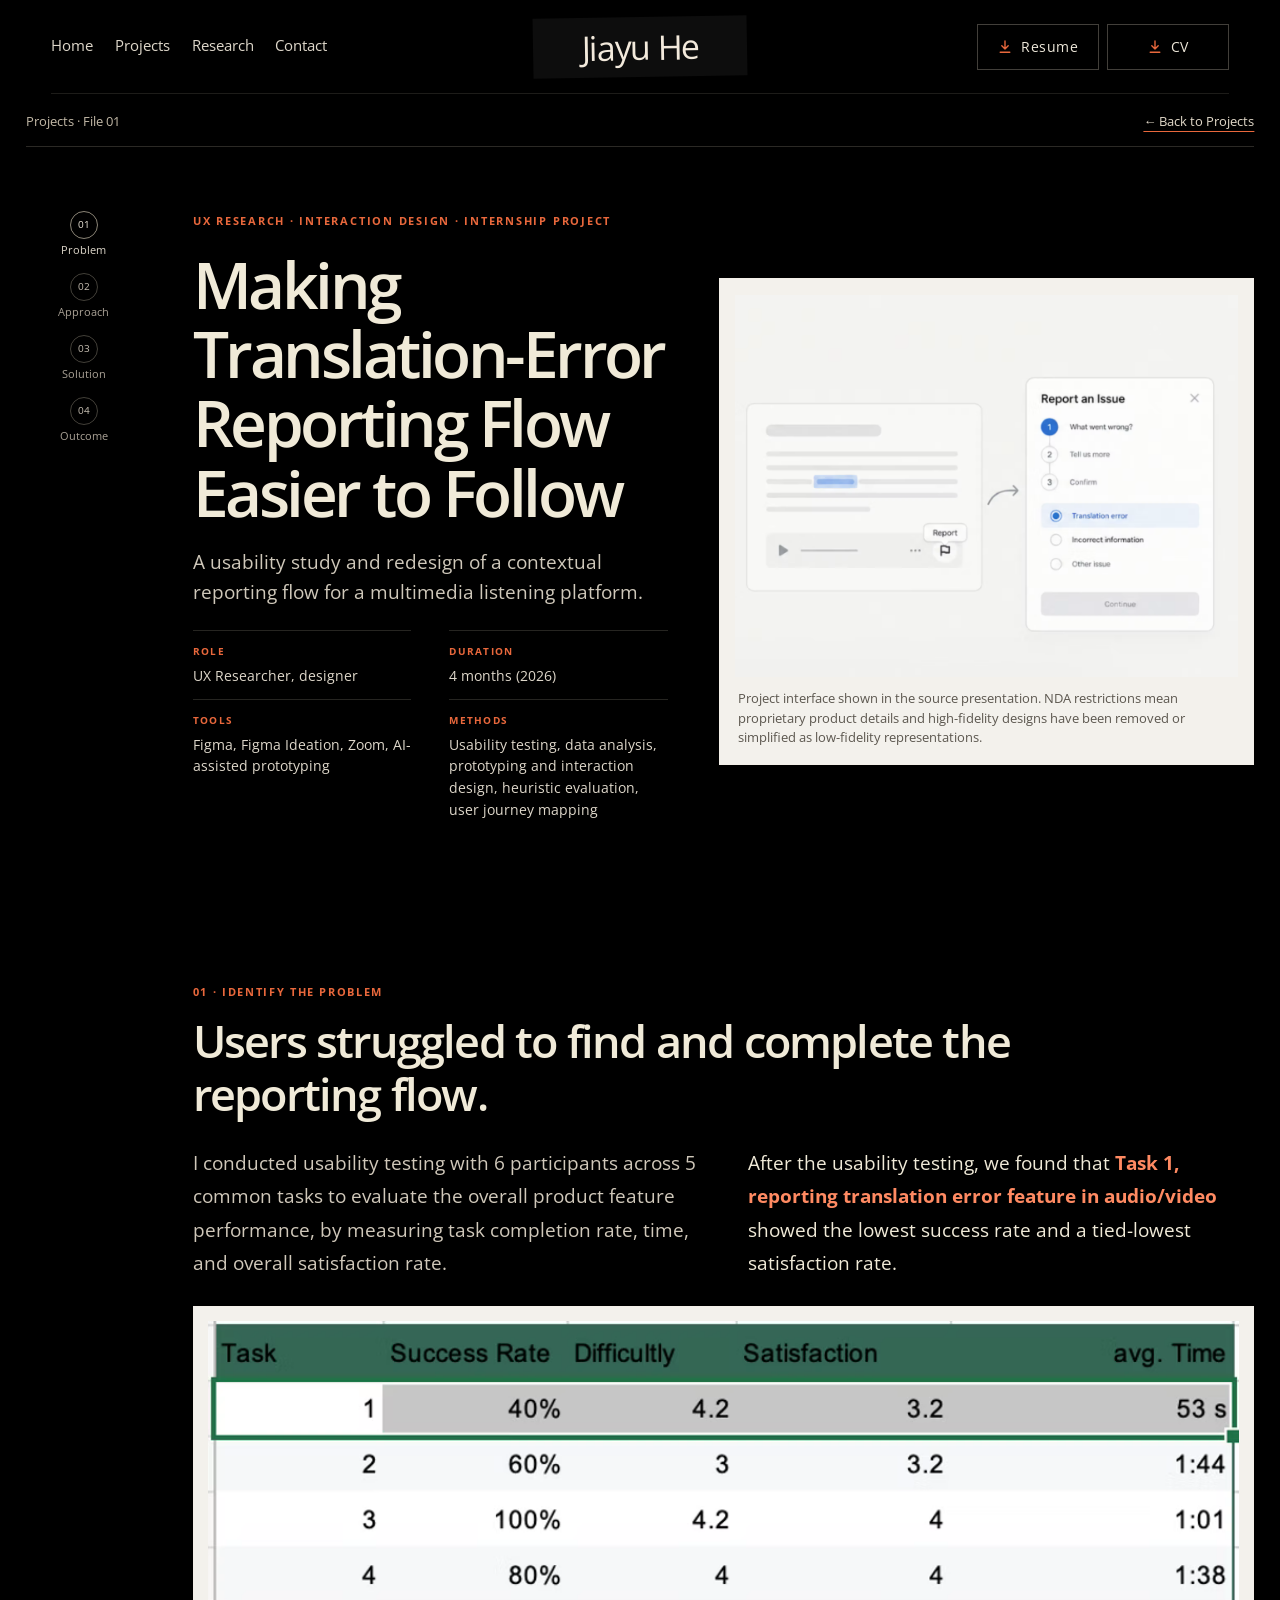
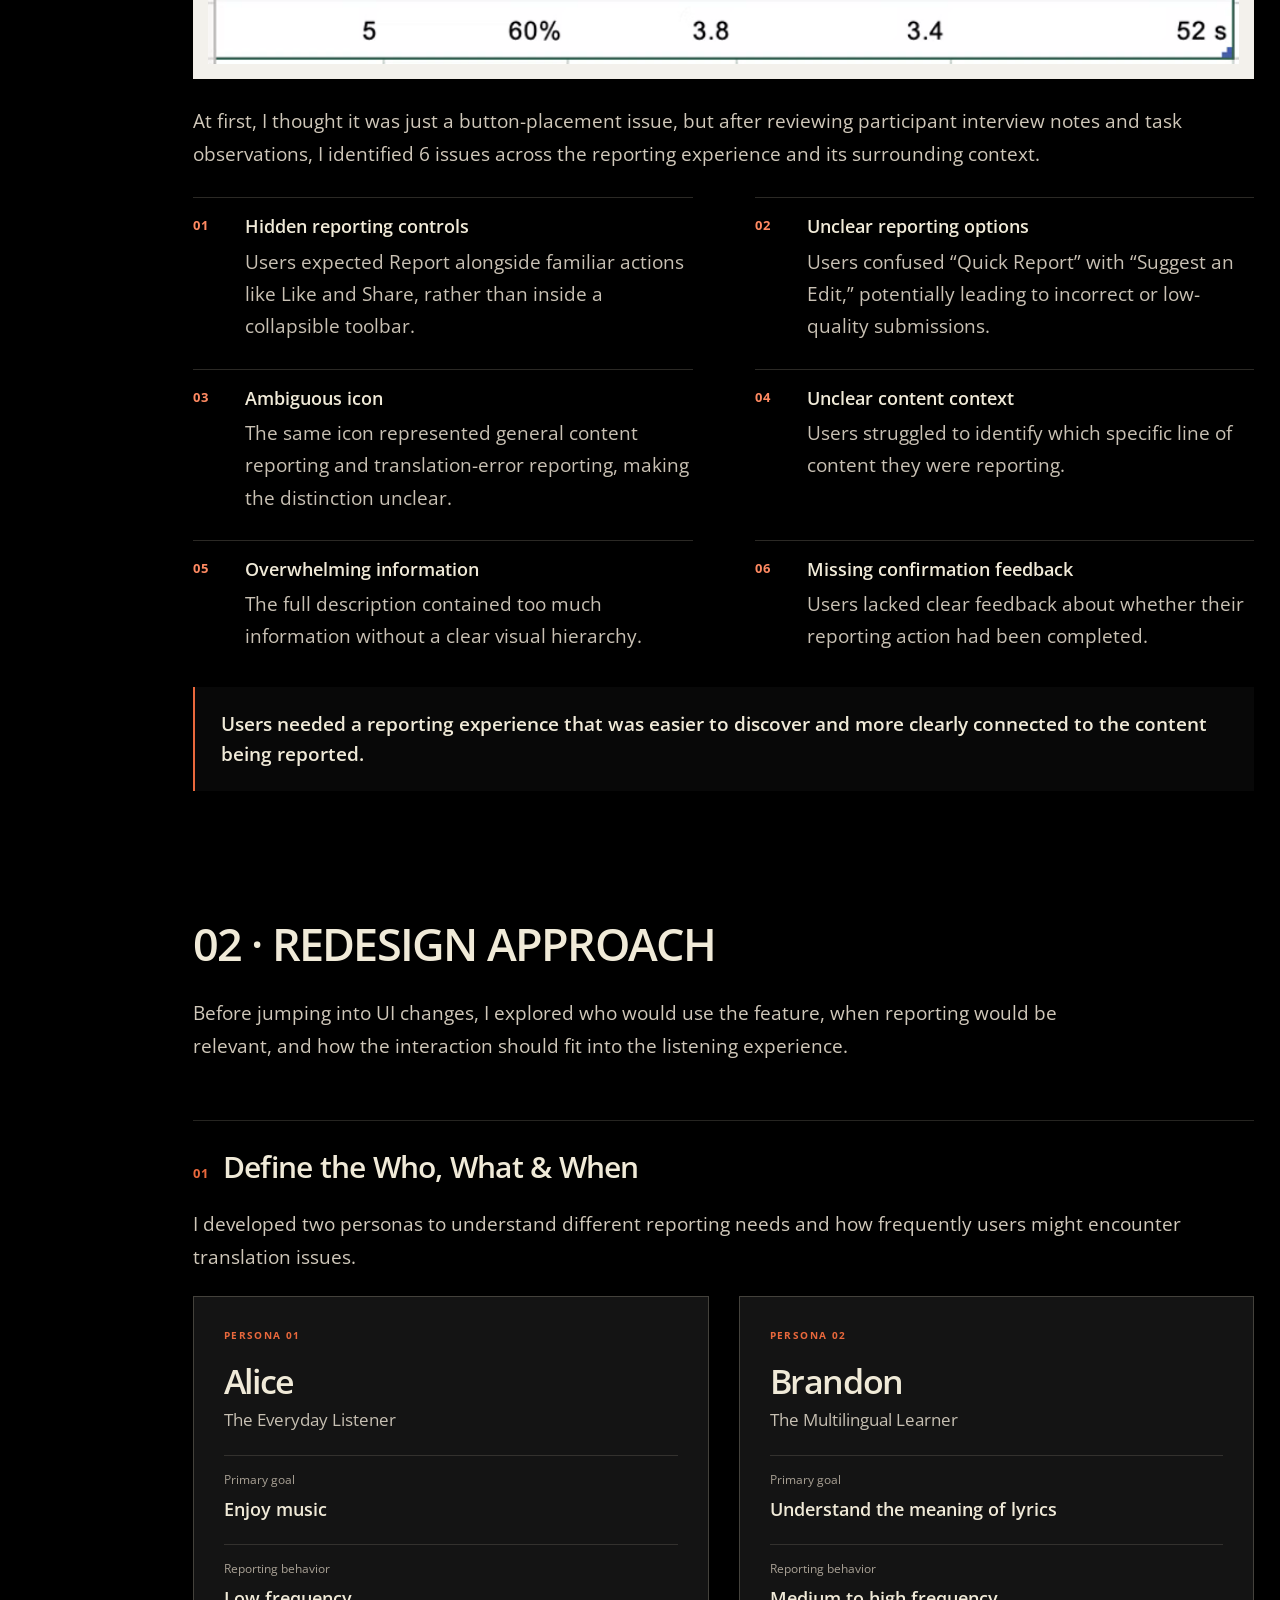
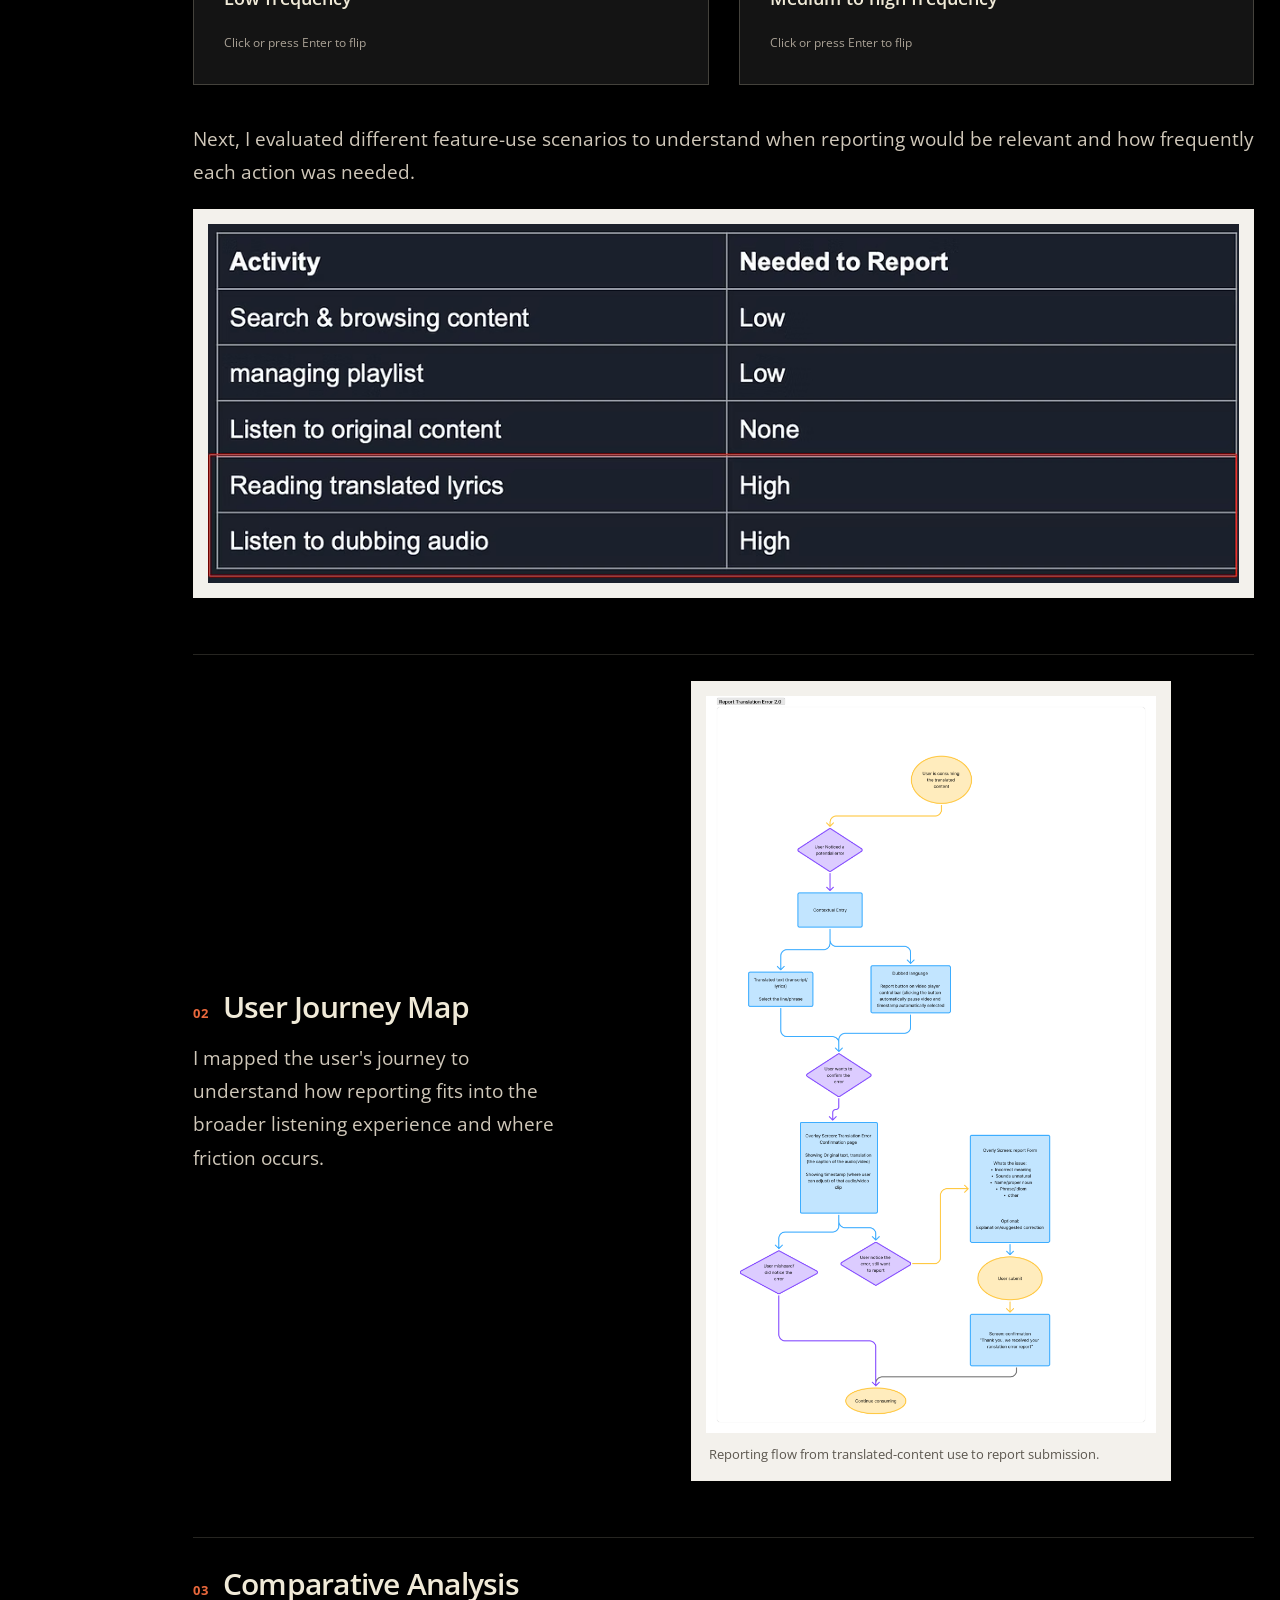
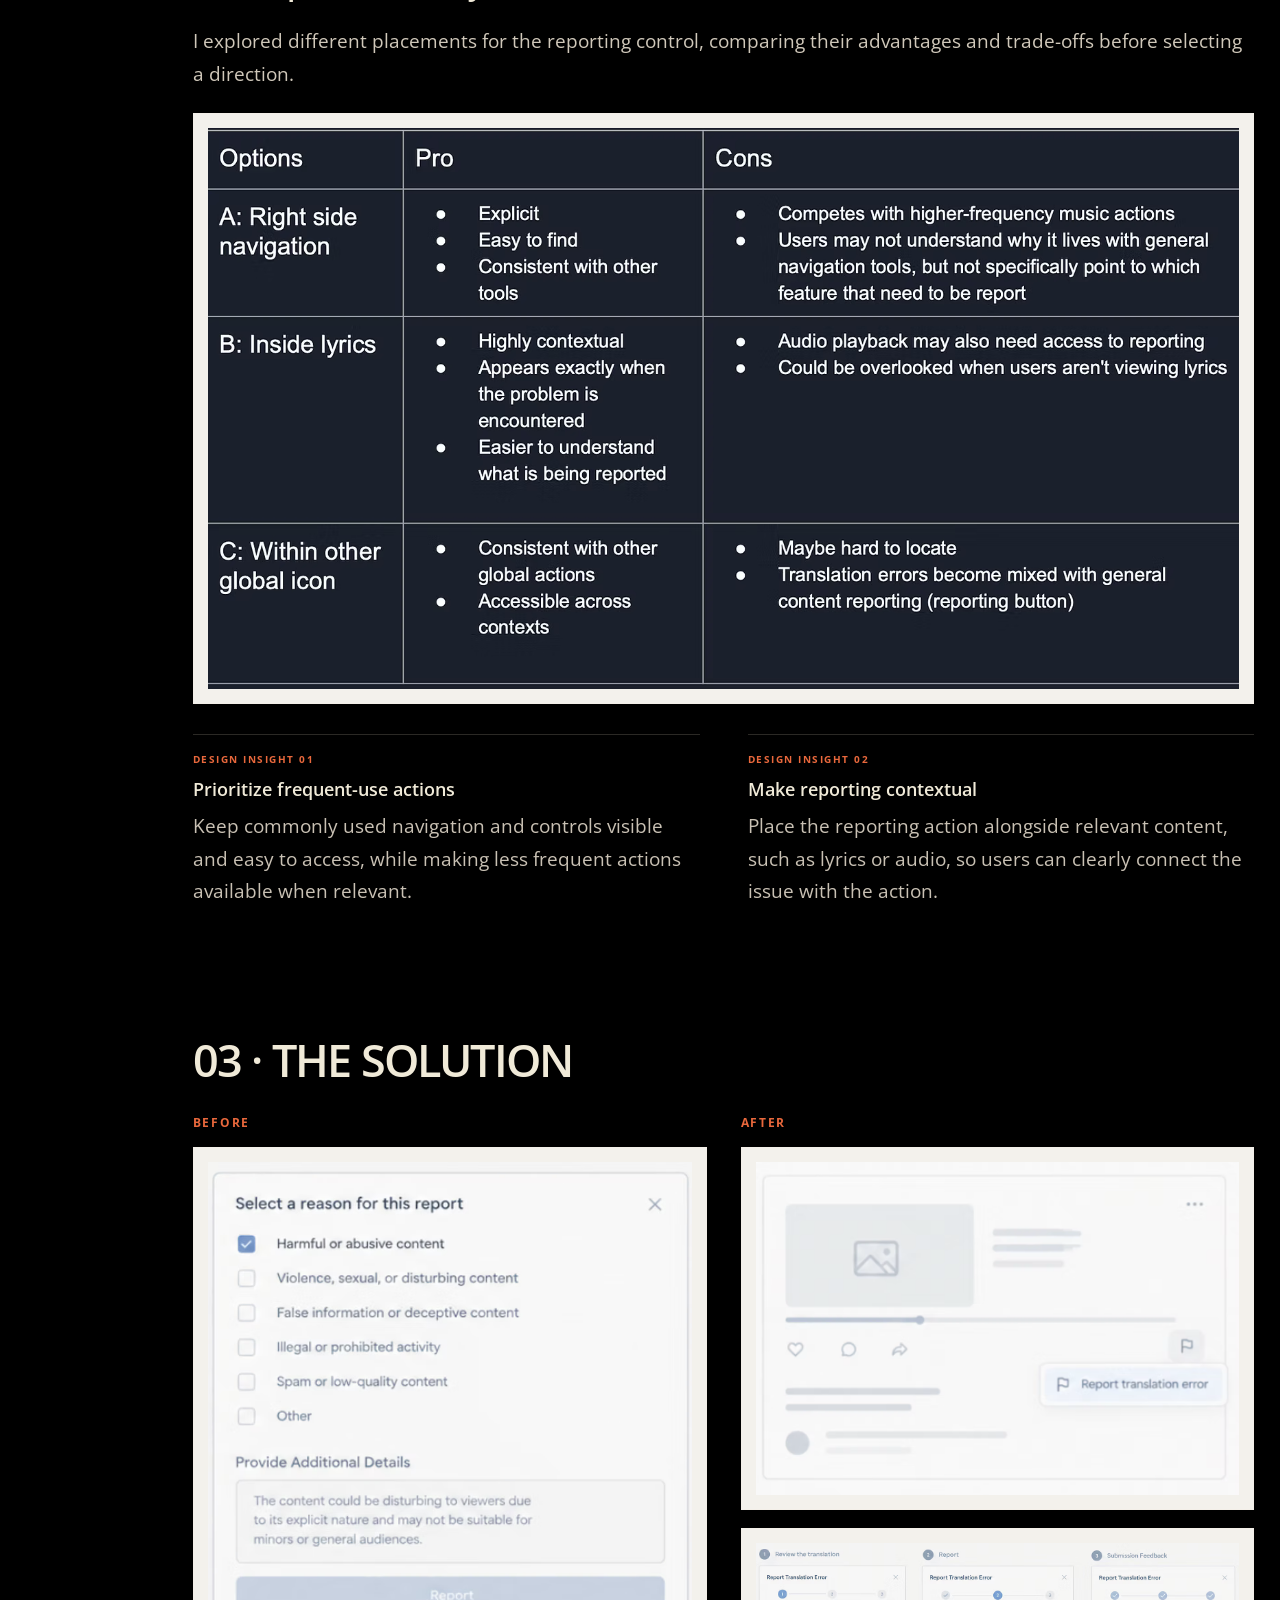
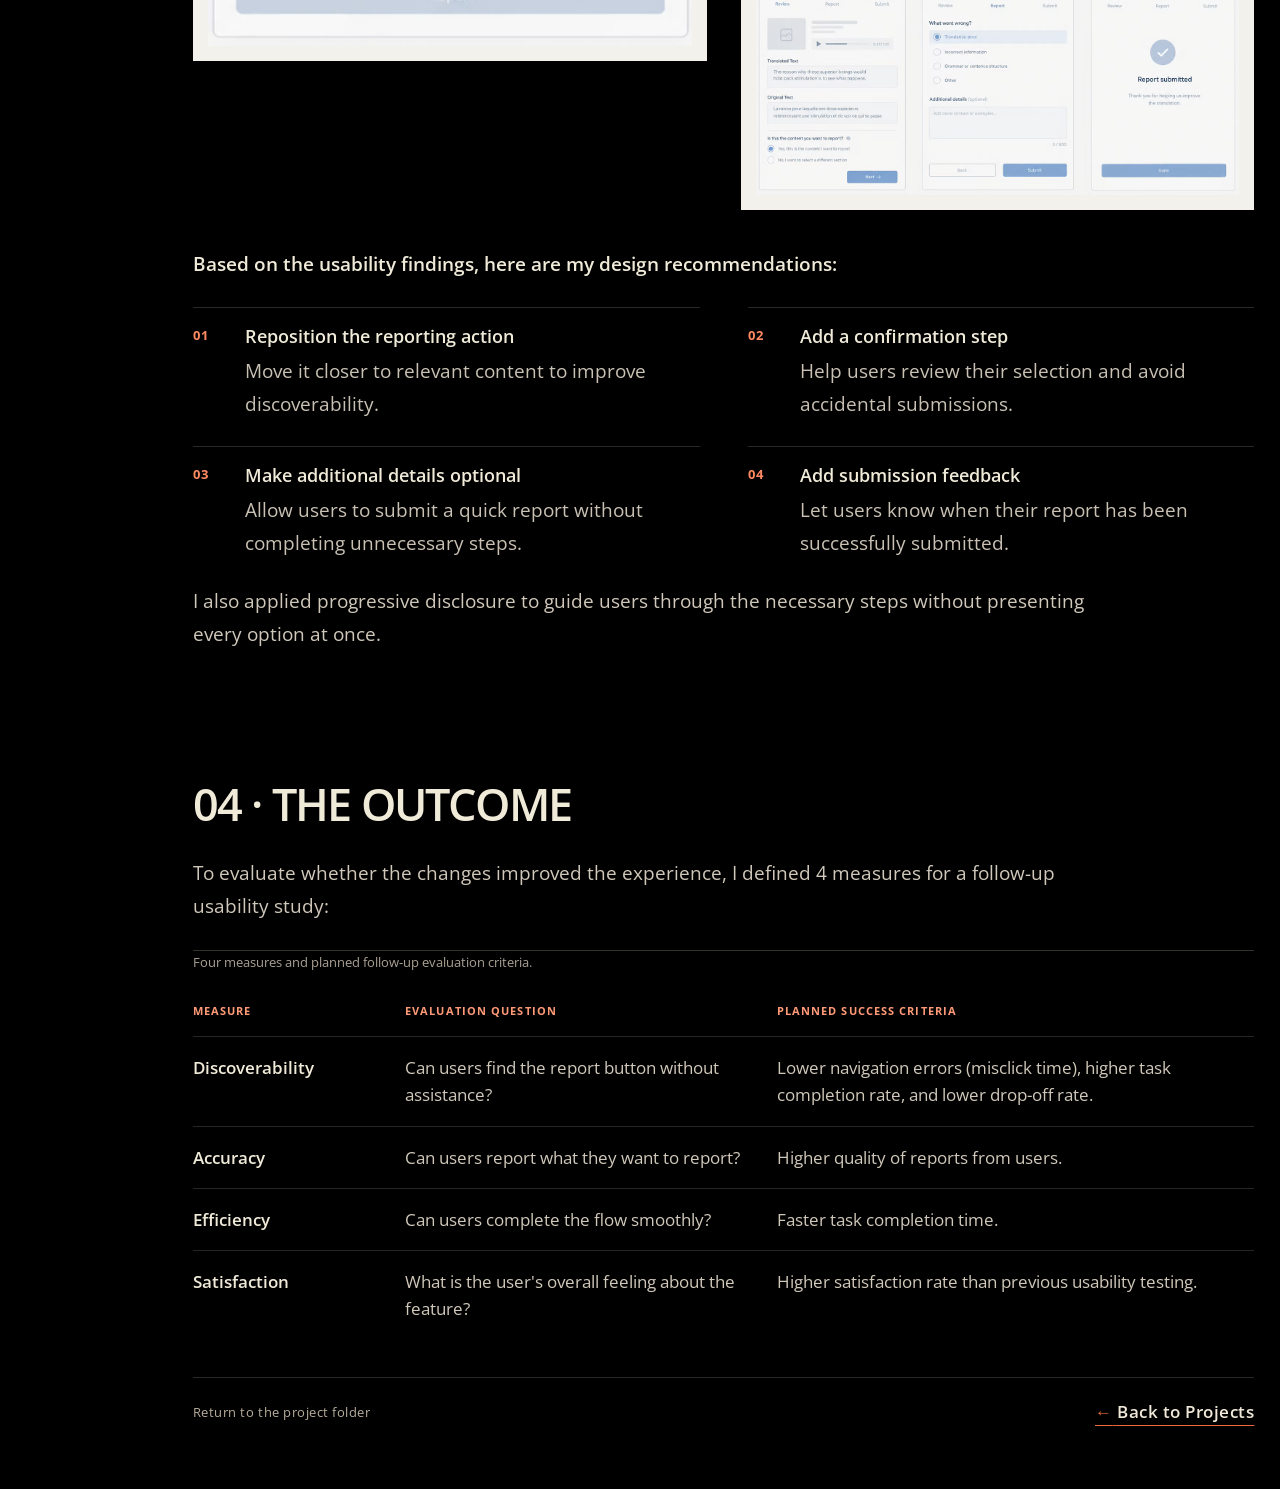
==== commit 5c734b82: "Polish navigation typography and secret page copy Co-authored-by: Copilot <223556219+Copilot@users.n" ====
--- a/projects/project-1/index.html
+++ b/projects/project-1/index.html
@@ -5,9 +5,12 @@
   <meta name="viewport" content="width=device-width, initial-scale=1">
   <meta name="theme-color" content="#000000">
   <meta name="description" content="How usability testing informed a contextual translation-error reporting flow redesign.">
-  <title>Using Usability Testing to Redesign a Contextual Translation-Error Reporting Flow — Jiayu He</title>
-  <link rel="stylesheet" href="../../styles.css?v=deploy-polish-05">
-  <script src="../../app.js?v=deploy-polish-05" defer></script>
+  <title>Making Translation-Error Reporting Flow Easier to Follow — Jiayu He</title>
+  <link rel="preconnect" href="https://fonts.googleapis.com">
+  <link rel="preconnect" href="https://fonts.gstatic.com" crossorigin>
+  <link href="https://fonts.googleapis.com/css2?family=Open+Sans:wght@400;500;600;700&display=swap" rel="stylesheet">
+  <link rel="stylesheet" href="../../styles.css?v=nav-opensans-01">
+  <script src="../../app.js?v=project1-final-04" defer></script>
 </head>
 <body data-page="project-1" data-base-path="../../">
   <div id="site-header"></div>
--- a/styles.css
+++ b/styles.css
@@ -34,6 +34,7 @@
   position: relative;
   z-index: 20;
   display: grid;
+  font-family: "Open Sans", sans-serif;
   grid-template-areas: "links brand actions";
   grid-template-columns: minmax(0, 1fr) auto minmax(0, 1fr);
   align-items: center;
@@ -93,7 +94,7 @@
 
 .brand span {
   color: #f3eadc;
-  font: 34px/1 Georgia, serif;
+  font: 34px/1 "Open Sans", sans-serif;
   letter-spacing: -.04em;
   white-space: nowrap;
 }
@@ -116,7 +117,7 @@
   position: relative;
   padding: 12px 0;
   color: #ded7ca;
-  font: clamp(15px, 1.2vw, 22px)/1.2 Georgia, serif;
+  font: clamp(15px, 1.2vw, 22px)/1.2 "Open Sans", sans-serif;
 }
 
 .nav-link::after {
@@ -160,7 +161,7 @@
   white-space: nowrap;
 }
 
-.resume-link span, .cv-link span { color: var(--orange); font-size: 17px; }
+.download-icon { width: 16px; height: 16px; flex: none; fill: none; stroke: var(--orange); stroke-linecap: round; stroke-linejoin: round; stroke-width: 1.7; }
 .resume-link:hover, .cv-link:hover { border-color: var(--orange); transform: translateY(-2px); }
 .cv-link { cursor: pointer; }
 
@@ -233,6 +234,8 @@
   top: var(--png-top);
 }
 
+.png-paper img { inset: 0; width: 100%; height: 100%; object-fit: contain; }
+
 .png-1 { --png-width: 106.8966%; --png-left: -3.7069%; --png-top: -12.9063%; }
 .png-2 { --png-width: 119.6911%; --png-left: -7.3359%; --png-top: -68.6123%; }
 .png-3 { --png-width: 112.4207%; --png-left: -5.1677%; --png-top: -70.0489%; }
@@ -250,7 +253,8 @@
 .social-hotspots { position: absolute; inset: 16% 13% 14% 12%; display: grid; grid-template-rows: repeat(3, 1fr); }
 .social-hotspots a { display: block; }
 
-.resume-paper { z-index: 5; left: 10.4%; top: 16.7%; width: 14%; aspect-ratio: 1008 / 957; transform: rotate(-10deg); }
+.cv-paper { z-index: 5; left: 10.4%; top: 13.8%; width: 14%; aspect-ratio: 1240 / 1754; transform: rotate(-10deg); }
+.resume-paper { z-index: 6; left: 12.1%; top: 19.2%; width: 14%; aspect-ratio: 1240 / 1754; transform: rotate(-8deg); }
 .portrait-paper { z-index: 4; left: 25.7%; top: 13.9%; width: 31.1%; aspect-ratio: 1180 / 871; transform: rotate(-2deg); }
 
 .description-paper { z-index: 5; left: 49%; top: 9%; width: 41%; aspect-ratio: 1120 / 764; }
@@ -292,7 +296,8 @@
 .tactile { transition: transform .22s ease; }
 .tactile:hover, .tactile:focus-visible { z-index: 15; }
 .social-evidence:hover, .social-evidence:focus-visible { transform: rotate(-6deg) translateY(-6px); }
-.resume-paper:hover, .resume-paper:focus-visible { transform: rotate(-8deg) translateY(-6px); }
+.cv-paper:hover, .cv-paper:focus-visible { transform: rotate(-8deg) translateY(-6px); }
+.resume-paper:hover, .resume-paper:focus-visible { transform: rotate(-6deg) translateY(-6px); }
 .portrait-paper:hover, .portrait-paper:focus-visible { transform: rotate(-.5deg) translateY(-6px); }
 .description-paper:hover, .description-paper:focus-visible { transform: rotate(.5deg) translateY(-5px); }
 .research-folder:hover, .research-folder:focus-visible { transform: rotate(2.5deg) translateY(-8px); }
@@ -1007,11 +1012,6 @@
 }
 .research-three .case-hero h1 { font-size: clamp(42px, 5.3vw, 72px); }
 .research-three .case-figure img { max-height: none; }
-.research-three-questions .research-three-source-note {
-  margin: 16px 0 0 !important;
-  color: #bdb4a5 !important;
-  font: 13px/1.65 "Avenir Next", Avenir, "Segoe UI", sans-serif !important;
-}
 .research-three-task-layout,
 .research-three-editorial,
 .research-three-setup-grid,
@@ -1046,15 +1046,6 @@
 .research-three-cleaned-spectrograms {
   width: min(100%, 1000px);
   justify-self: center;
-}
-.research-three-source-note {
-  margin: 18px 0 0 !important;
-  padding: 14px 18px;
-  border-left: 1px solid var(--orange);
-  background: rgb(255 255 255 / 3%);
-  color: #bdb4a5 !important;
-  font-size: 13px !important;
-  line-height: 1.65 !important;
 }
 .research-three-closing-block {
   padding: clamp(20px, 3vw, 30px);
@@ -1210,7 +1201,7 @@
   .nav-link { padding: 8px 0; font-size: clamp(10px, 2.8vw, 14px); white-space: nowrap; }
   .nav-actions { gap: 5px; }
   .resume-link, .cv-link { width: 78px; height: 36px; padding: 0 4px; gap: 4px; font-size: 10px; }
-  .resume-link span, .cv-link span { font-size: 13px; }
+  .download-icon { width: 13px; height: 13px; }
   .board-stage {
     display: grid;
     grid-template-columns: repeat(2, minmax(0, 1fr));
@@ -1224,7 +1215,9 @@
   .connections, .pushpin, .board-grid { display: none; }
   .board-item { position: relative; inset: auto; width: 100%; align-self: center; }
   .social-evidence { grid-column: 1; grid-row: 1; width: 90%; transform: rotate(-4deg); }
-  .resume-paper { grid-column: 2; grid-row: 1; width: 82%; justify-self: center; transform: rotate(-6deg); }
+  .cv-paper, .resume-paper { grid-column: 2; grid-row: 1; width: 82%; justify-self: center; }
+  .cv-paper { transform: rotate(-10deg) translate(-5%, -4%); }
+  .resume-paper { transform: rotate(-8deg) translate(5%, 10%); }
   .portrait-paper { grid-column: 1 / -1; grid-row: 2; width: min(100%, 560px); justify-self: center; transform: rotate(-1deg); }
   .description-paper { grid-column: 1 / -1; grid-row: 3; width: 100%; }
   .research-folder { grid-column: 1; grid-row: 4; width: 100%; transform: rotate(2deg); }
@@ -1337,4 +1330,1654 @@
 @media (prefers-reduced-motion: reduce) {
   *, *::before, *::after { scroll-behavior: auto !important; transition-duration: .01ms !important; animation-duration: .01ms !important; animation-iteration-count: 1 !important; }
   .art-gallery__record.is-playing img { animation: none; }
+}
+
+.project-one-case.case-study {
+  width: min(1360px, 96%);
+  color: #eee8da;
+  font-family: "Open Sans", sans-serif;
+  font-size: 19px;
+  line-height: 1.7;
+}
+
+.project-case-editorial .page-topline,
+.project-case-editorial .case-progress,
+.case-study-story {
+  font-family: inherit;
+}
+
+.case-study-layout {
+  display: grid;
+  grid-template-columns: 116px minmax(0, 1fr);
+  gap: clamp(28px, 4vw, 52px);
+  align-items: start;
+}
+
+.case-study-story { min-width: 0; }
+
+.project-case-editorial .case-progress {
+  position: sticky;
+  top: 128px;
+  align-self: start;
+  padding-top: 64px;
+}
+
+.project-case-editorial .case-progress ol {
+  margin: 0;
+  padding: 0;
+  list-style: none;
+}
+
+.project-case-editorial .case-progress li {
+  position: relative;
+}
+
+.project-case-editorial .case-progress li + li { margin-top: 15px; }
+
+.project-case-editorial .case-progress a {
+  position: relative;
+  z-index: 1;
+  display: flex;
+  flex-direction: column;
+  align-items: center;
+  gap: 4px;
+  color: #a9a195;
+  font-size: 11px;
+  line-height: 1.35;
+  text-align: center;
+  text-decoration: none;
+  transition: color .2s ease;
+}
+
+.case-progress__number {
+  display: grid;
+  flex: 0 0 28px;
+  width: 28px;
+  height: 28px;
+  place-items: center;
+  border: 1px solid rgb(237 226 202 / 28%);
+  border-radius: 50%;
+  color: #c9c1b4;
+  font-size: 10px;
+  transition: border-color .2s ease, color .2s ease, background-color .2s ease;
+}
+
+.case-progress__label { max-width: 108px; }
+
+.project-case-editorial .case-progress a:hover,
+.project-case-editorial .case-progress a[aria-current="location"] { color: #ded7ca; }
+
+.project-case-editorial .case-progress a[aria-current="location"] .case-progress__number {
+  border-color: rgb(237 226 202 / 58%);
+  color: #eee8da;
+}
+
+.project-one-case .case-hero {
+  display: grid;
+  grid-template-columns: minmax(0, .94fr) minmax(0, 1.06fr);
+  grid-template-areas:
+    "copy hero"
+    "meta hero";
+  gap: 18px clamp(28px, 4vw, 54px);
+  align-items: start;
+  padding: clamp(36px, 5vw, 64px) 0 24px;
+}
+
+.project-one-case .case-hero__copy { grid-area: copy; }
+
+.project-one-case .case-hero__copy .eyebrow {
+  margin-bottom: 20px;
+  color: var(--orange);
+  font-size: 11px;
+  letter-spacing: .16em;
+}
+
+.project-one-case .case-hero h1 {
+  max-width: 620px;
+  margin: 0 0 20px;
+  color: var(--cream);
+  font: 600 clamp(42px, 5vw, 68px)/1.08 "Open Sans", sans-serif;
+  letter-spacing: -.055em;
+  overflow-wrap: anywhere;
+}
+
+.project-one-case .case-hero .lead {
+  max-width: 560px;
+  margin: 0;
+  color: #cfc8ba;
+  font-size: clamp(17px, 1.45vw, 20px);
+  line-height: 1.65;
+}
+
+.project-one-case .case-hero > .case-figure--hero {
+  grid-area: hero;
+  align-self: center;
+  width: 100%;
+  padding: clamp(9px, 1.2vw, 16px);
+}
+
+.project-one-case .case-figure--hero img { max-height: none; }
+
+.project-one-case .case-meta {
+  grid-area: meta;
+  grid-template-columns: repeat(2, minmax(0, 1fr));
+  gap: 0 clamp(20px, 3vw, 38px);
+  margin: 4px 0 0;
+  border: 0;
+}
+
+.project-one-case .case-meta div {
+  min-width: 0;
+  padding: 12px 0;
+  border-top: 1px solid rgb(237 226 202 / 16%);
+  border-bottom: 0;
+}
+
+.project-one-case .case-meta dt {
+  margin-bottom: 5px;
+  color: var(--orange);
+  font-size: 10px;
+  letter-spacing: .13em;
+}
+
+.project-one-case .case-meta dd {
+  color: #ded7ca;
+  font-size: 14px;
+  line-height: 1.55;
+  overflow-wrap: anywhere;
+}
+
+.project-one-case .case-figure {
+  padding: clamp(8px, 1.2vw, 14px);
+  border: 1px solid rgb(237 226 202 / 14%);
+  background: #f3f1ec;
+  box-shadow: none;
+}
+
+.project-one-case .case-figure img {
+  max-height: none;
+  object-fit: contain;
+}
+
+.project-one-case .case-figure figcaption {
+  padding: 12px 3px 1px;
+  color: #5c574f;
+  font-size: 13px;
+  line-height: 1.5;
+}
+
+.project-one-section {
+  display: grid;
+  gap: 26px;
+  margin-top: clamp(86px, 10vw, 126px);
+  scroll-margin-top: 132px;
+}
+
+.project-one-section__heading { max-width: 850px; }
+
+.project-one-section__heading .eyebrow {
+  margin: 0 0 12px;
+  color: var(--orange);
+  font-size: 11px;
+  font-weight: 700;
+  letter-spacing: .15em;
+}
+
+.project-one-section__heading h2 {
+  margin: 0;
+  color: var(--cream);
+  font: 600 clamp(30px, 3.5vw, 46px)/1.2 "Open Sans", sans-serif;
+  letter-spacing: -.04em;
+}
+
+.project-one-study-copy {
+  display: grid;
+  grid-template-columns: repeat(2, minmax(0, 1fr));
+  gap: clamp(22px, 4vw, 48px);
+}
+
+.project-one-case p,
+.project-one-case li,
+.project-one-case td {
+  font-size: 19px;
+  line-height: 1.75;
+}
+
+.project-one-study-copy p,
+.project-one-transition,
+.project-one-section__lead,
+.project-one-subsection > p,
+.project-one-what-when > p,
+.project-one-recommendation-intro,
+.project-one-solution-close {
+  margin: 0;
+  color: #d0c8ba;
+}
+
+.project-one-finding { color: #f0ead8 !important; }
+.project-one-finding span { color: #ff8a62; font-weight: 700; }
+
+.project-one-task-figure { width: 100%; }
+.project-one-task-figure img { width: 100%; }
+
+.project-one-issues {
+  display: grid;
+  grid-template-columns: repeat(2, minmax(0, 1fr));
+  column-gap: clamp(28px, 5vw, 62px);
+  row-gap: 26px;
+  margin: 0;
+  padding: 0;
+  list-style: none;
+}
+
+.project-one-issues li {
+  display: grid;
+  grid-template-columns: 38px minmax(0, 1fr);
+  gap: 14px;
+  padding-top: 16px;
+  border-top: 1px solid rgb(237 226 202 / 18%);
+}
+
+.project-one-issue-number {
+  color: #ff8a62;
+  font-size: 13px;
+  font-weight: 700;
+  letter-spacing: .08em;
+}
+
+.project-one-issues h3,
+.project-one-recommendations h3 {
+  margin: 0 0 7px;
+  color: #f0ead8;
+  font: 600 18px/1.35 "Open Sans", sans-serif;
+}
+
+.project-one-issues p,
+.project-one-recommendations p {
+  margin: 0;
+  color: #c9c1b4;
+  font-size: 19px !important;
+  line-height: 1.7 !important;
+}
+
+.project-one-takeaway {
+  margin: 8px 0 0;
+  padding: 22px 26px;
+  border-left: 2px solid var(--orange);
+  background: rgb(255 255 255 / 3%);
+  color: #f0ead8;
+  font-size: 19px !important;
+  font-weight: 600;
+  line-height: 1.6 !important;
+}
+
+.project-one-section__lead { max-width: 920px; font-size: 19px !important; }
+
+.project-one-subsection {
+  display: grid;
+  gap: 22px;
+  margin-top: 30px;
+  padding-top: 26px;
+  border-top: 1px solid rgb(237 226 202 / 16%);
+}
+
+.project-one-subsection__heading {
+  display: flex;
+  align-items: baseline;
+  gap: 14px;
+}
+
+.project-one-subsection__heading > span {
+  color: var(--orange);
+  font-size: 13px;
+  font-weight: 700;
+  letter-spacing: .08em;
+}
+
+.project-one-subsection__heading h3 {
+  margin: 0;
+  color: #f0ead8;
+  font: 600 clamp(22px, 2.4vw, 30px)/1.3 "Open Sans", sans-serif;
+  letter-spacing: -.025em;
+}
+
+.persona-grid {
+  display: grid;
+  grid-template-columns: repeat(2, minmax(0, 1fr));
+  gap: clamp(16px, 3vw, 30px);
+}
+
+.persona-card {
+  min-width: 0;
+  min-height: 360px;
+  perspective: 1100px;
+  padding: 0;
+  border: 0;
+  border-radius: 2px;
+  background: transparent;
+  color: inherit;
+  font: inherit;
+  text-align: left;
+  cursor: pointer;
+  touch-action: manipulation;
+}
+
+.persona-card:focus-visible { outline-offset: 6px; }
+
+.persona-card__inner {
+  display: grid;
+  width: 100%;
+  min-height: 360px;
+  transform-style: preserve-3d;
+  transition: transform .55s cubic-bezier(.2, .7, .2, 1);
+}
+
+.persona-card.is-flipped .persona-card__inner { transform: rotateY(180deg); }
+
+.persona-card__face {
+  display: flex;
+  grid-area: 1 / 1;
+  flex-direction: column;
+  align-items: flex-start;
+  justify-content: flex-start;
+  min-width: 0;
+  min-height: 360px;
+  padding: clamp(20px, 3vw, 30px);
+  border: 1px solid rgb(237 226 202 / 22%);
+  background: #141414;
+  backface-visibility: hidden;
+  -webkit-backface-visibility: hidden;
+}
+
+.persona-card:hover .persona-card__face { border-color: rgb(233 104 60 / 70%); }
+
+.persona-card__back { transform: rotateY(180deg); }
+
+.persona-card__eyebrow {
+  color: var(--orange);
+  font-size: 10px;
+  font-weight: 700;
+  letter-spacing: .14em;
+}
+
+.persona-card__name {
+  margin-top: 18px;
+  color: var(--cream);
+  font-size: 34px;
+  font-weight: 600;
+  letter-spacing: -.04em;
+  line-height: 1.15;
+}
+
+.persona-card__descriptor { margin-top: 5px; color: #c7c0b3; font-size: 17px; }
+
+.persona-card__attribute {
+  display: flex;
+  flex-direction: column;
+  gap: 3px;
+  width: 100%;
+  margin-top: 20px;
+  padding-top: 14px;
+  border-top: 1px solid rgb(237 226 202 / 14%);
+}
+
+.persona-card__attribute > span { color: #a9a195; font-size: 12px; }
+.persona-card__attribute strong { color: #f0ead8; font-size: 18px; font-weight: 600; }
+
+.persona-card__hint {
+  margin-top: auto;
+  padding-top: 20px;
+  color: #a9a195;
+  font-size: 12px;
+}
+
+.persona-card__back ul {
+  display: grid;
+  gap: 10px;
+  margin: 18px 0 0;
+  padding-left: 19px;
+  color: #d0c8ba;
+  font-size: 17px;
+  line-height: 1.6;
+}
+
+.persona-card__back li { font-size: 17px !important; line-height: 1.6 !important; }
+.persona-card__implication { margin: 16px 0 0; color: #f0ead8; font-size: 17px !important; line-height: 1.6 !important; }
+.persona-card__implication strong { display: block; margin-bottom: 4px; color: #ff8a62; font-size: 11px; letter-spacing: .08em; text-transform: uppercase; }
+
+.project-one-what-when {
+  display: grid;
+  gap: 20px;
+  margin-top: 16px;
+}
+
+.project-one-subsection--journey {
+  grid-template-columns: minmax(190px, .72fr) minmax(0, 1.28fr);
+  gap: clamp(26px, 4vw, 54px);
+  align-items: center;
+}
+
+.project-one-journey-copy { display: grid; align-content: center; gap: 16px; }
+.project-one-journey-copy > p { margin: 0; color: #d0c8ba; }
+.project-one-journey-figure {
+  justify-self: center;
+  width: 100%;
+  max-width: 480px;
+  margin: 0;
+}
+.project-one-journey-figure img + img { margin-top: clamp(14px, 2vw, 24px); }
+
+.project-one-insights {
+  display: grid;
+  grid-template-columns: repeat(2, minmax(0, 1fr));
+  gap: clamp(22px, 4vw, 48px);
+  margin-top: 8px;
+}
+
+.project-one-insights article {
+  padding-top: 16px;
+  border-top: 1px solid rgb(237 226 202 / 18%);
+}
+
+.project-one-insights .eyebrow { margin: 0 0 9px; font-size: 10px; }
+.project-one-insights h4 { margin: 0 0 8px; color: #f0ead8; font-size: 18px; font-weight: 600; line-height: 1.4; }
+.project-one-insights article > p:last-child { margin: 0; color: #c9c1b4; font-size: 19px; line-height: 1.7; }
+
+.project-one-comparison {
+  display: grid;
+  grid-template-columns: repeat(2, minmax(0, 1fr));
+  gap: clamp(18px, 3vw, 34px);
+  align-items: start;
+}
+
+.project-one-comparison__column > h3 {
+  margin: 0 0 14px;
+  color: var(--orange);
+  font-size: 12px;
+  font-weight: 700;
+  letter-spacing: .14em;
+  text-transform: uppercase;
+}
+
+.project-one-comparison__column .case-figure + .case-figure { margin-top: 18px; }
+
+.project-one-recommendation-intro {
+  margin-top: 12px;
+  color: #f0ead8;
+  font-size: 19px !important;
+  font-weight: 600;
+}
+
+.project-one-recommendations {
+  display: grid;
+  grid-template-columns: repeat(2, minmax(0, 1fr));
+  gap: 26px clamp(24px, 4vw, 48px);
+  margin: 0;
+  padding: 0;
+  list-style: none;
+}
+
+.project-one-recommendations li {
+  display: grid;
+  grid-template-columns: 38px minmax(0, 1fr);
+  gap: 14px;
+  padding-top: 16px;
+  border-top: 1px solid rgb(237 226 202 / 18%);
+}
+
+.project-one-recommendations li > span {
+  color: #ff8a62;
+  font-size: 13px;
+  font-weight: 700;
+  letter-spacing: .08em;
+}
+
+.project-one-solution-close { max-width: 900px; }
+.project-one-case .page-next a {
+  font-family: "Open Sans", sans-serif;
+  font-size: 17px;
+  font-weight: 600;
+}
+
+.project-one-outcome-table {
+  width: 100%;
+  overflow: hidden;
+  border-top: 1px solid rgb(237 226 202 / 22%);
+}
+
+.project-one-outcome-table table {
+  width: 100%;
+  border-collapse: collapse;
+  table-layout: fixed;
+}
+
+.project-one-outcome-table caption {
+  padding: 0 0 12px;
+  color: #aaa194;
+  font-size: 13px;
+  text-align: left;
+}
+
+.project-one-outcome-table th,
+.project-one-outcome-table td {
+  padding: 17px 18px 17px 0;
+  border-bottom: 1px solid rgb(237 226 202 / 16%);
+  color: #d0c8ba;
+  font-size: 17px;
+  line-height: 1.6;
+  overflow-wrap: anywhere;
+  text-align: left;
+  vertical-align: top;
+}
+
+.project-one-outcome-table thead th {
+  color: #ff9a76;
+  font-size: 11px;
+  font-weight: 700;
+  letter-spacing: .1em;
+  text-transform: uppercase;
+}
+
+.project-one-outcome-table thead th:first-child { width: 20%; }
+.project-one-outcome-table thead th:nth-child(2) { width: 35%; }
+.project-one-outcome-table thead th:nth-child(3) { width: 45%; }
+.project-one-outcome-table tbody th { color: #f0ead8; font-weight: 600; }
+.project-one-outcome-table tbody tr:last-child th,
+.project-one-outcome-table tbody tr:last-child td { border-bottom: 0; }
+
+@media (max-width: 1050px) {
+  .case-study-layout { grid-template-columns: minmax(0, 1fr); gap: 18px; }
+  .project-case-editorial .case-progress {
+    z-index: 8;
+    top: 112px;
+    padding: 8px 0;
+    border-bottom: 1px solid rgb(237 226 202 / 14%);
+    background: #000;
+  }
+  .project-case-editorial .case-progress ol { display: grid; grid-template-columns: repeat(4, minmax(0, 1fr)); gap: 10px; }
+  .project-case-editorial .case-progress li + li { margin-top: 0; }
+  .project-case-editorial .case-progress a { gap: 4px; font-size: 10px; }
+}
+
+@media (max-width: 760px) {
+  .project-one-case.case-study { width: calc(100% - 36px); padding-top: 122px; }
+  .project-case-editorial .case-progress { top: 108px; }
+  .project-case-editorial .case-progress ol { gap: 4px; }
+  .project-case-editorial .case-progress a { flex-direction: column; align-items: center; gap: 4px; padding: 4px 2px; text-align: center; }
+  .case-progress__number { flex-basis: 25px; width: 25px; height: 25px; font-size: 10px; }
+  .case-progress__label { font-size: 10px; line-height: 1.2; }
+  .project-one-case .case-hero {
+    grid-template-columns: minmax(0, 1fr);
+    grid-template-areas: "copy" "hero" "meta";
+    gap: 22px;
+    padding: 30px 0 12px;
+  }
+  .project-one-case .case-hero h1 { font-size: clamp(36px, 9vw, 54px); }
+  .project-one-case .case-meta { gap: 0 18px; }
+  .project-one-case .case-meta dd { font-size: 14px; }
+  .project-one-section { gap: 22px; margin-top: 78px; scroll-margin-top: 184px; }
+  .project-one-section__heading h2 { font-size: clamp(28px, 7vw, 38px); }
+  .project-one-study-copy,
+  .project-one-issues,
+  .project-one-insights,
+  .project-one-comparison,
+  .project-one-recommendations,
+  .persona-grid { grid-template-columns: minmax(0, 1fr); }
+  .project-one-study-copy { gap: 16px; }
+  .project-one-issues { row-gap: 18px; }
+  .project-one-case p,
+  .project-one-case li,
+  .project-one-case td { font-size: 18px; }
+  .project-one-issues p,
+  .project-one-recommendations p { font-size: 18px !important; }
+  .project-one-section__lead,
+  .project-one-recommendation-intro { font-size: 18px !important; }
+  .project-one-takeaway { padding: 18px 20px; font-size: 18px !important; }
+  .project-one-subsection { gap: 18px; margin-top: 18px; padding-top: 20px; }
+  .project-one-subsection--journey { grid-template-columns: minmax(0, 1fr); }
+  .project-one-journey-figure { max-width: 700px; justify-self: center; }
+  .persona-card,
+  .persona-card__inner,
+  .persona-card__face { min-height: 330px; }
+  .project-one-insights { gap: 20px; }
+  .project-one-recommendations { row-gap: 18px; }
+  .project-one-outcome-table { overflow: visible; border-top: 0; }
+  .project-one-outcome-table table,
+  .project-one-outcome-table tbody,
+  .project-one-outcome-table tr,
+  .project-one-outcome-table th,
+  .project-one-outcome-table td { display: block; width: 100%; }
+  .project-one-outcome-table thead {
+    position: absolute;
+    width: 1px;
+    height: 1px;
+    padding: 0;
+    overflow: hidden;
+    clip: rect(0, 0, 0, 0);
+    white-space: nowrap;
+    clip-path: inset(50%);
+  }
+  .project-one-outcome-table tbody tr { padding: 14px 0; border-top: 1px solid rgb(237 226 202 / 18%); }
+  .project-one-outcome-table th,
+  .project-one-outcome-table td { padding: 5px 0; border: 0; font-size: 17px; }
+  .project-one-outcome-table tbody th { padding-bottom: 8px; color: #ff9a76; font-size: 17px; }
+  .project-one-outcome-table td::before {
+    display: block;
+    margin-bottom: 2px;
+    color: #aaa194;
+    font-size: 10px;
+    font-weight: 700;
+    letter-spacing: .1em;
+    text-transform: uppercase;
+    content: attr(data-label);
+  }
+}
+
+@media (max-width: 350px) {
+  .project-one-case.case-study { padding-top: 148px; }
+  .project-case-editorial .case-progress { top: 136px; }
+  .project-case-editorial .case-progress ol { gap: 2px; }
+  .case-progress__label { font-size: 9px; }
+  .project-one-section { scroll-margin-top: 224px; }
+}
+
+.project-two-case.case-study {
+  width: min(1360px, 96%);
+  color: #eee8da;
+  font-family: "Open Sans", sans-serif;
+  font-size: 19px;
+  line-height: 1.7;
+}
+
+.project-two-case .page-topline,
+.project-two-case .case-progress,
+.project-two-case .case-study-story {
+  font-family: inherit;
+}
+
+.project-two-case .case-hero {
+  display: grid;
+  grid-template-columns: minmax(0, 1.3fr) minmax(280px, .7fr);
+  gap: clamp(28px, 5vw, 64px);
+  align-items: start;
+  padding: clamp(36px, 5vw, 64px) 0 24px;
+}
+
+.project-two-case .case-hero__copy .eyebrow {
+  margin-bottom: 20px;
+  color: var(--orange);
+  font-size: 11px;
+  letter-spacing: .16em;
+}
+
+.project-two-case .case-hero h1 {
+  max-width: 820px;
+  margin: 0 0 20px;
+  color: var(--cream);
+  font: 600 clamp(42px, 5vw, 68px)/1.08 "Open Sans", sans-serif;
+  letter-spacing: -.05em;
+}
+
+.project-two-case .case-hero .lead {
+  max-width: 780px;
+  margin: 0;
+  color: #cfc8ba;
+  font-size: clamp(18px, 1.45vw, 20px);
+  line-height: 1.65;
+}
+
+.project-two-case .case-meta {
+  grid-template-columns: repeat(2, minmax(0, 1fr));
+  gap: 0 clamp(20px, 3vw, 36px);
+  margin-top: 8px;
+  border-top: 0;
+}
+
+.project-two-case .case-meta div {
+  min-width: 0;
+  padding: 12px 0;
+  border-top: 1px solid rgb(237 226 202 / 16%);
+  border-bottom: 0;
+}
+
+.project-two-case .case-meta dt {
+  margin-bottom: 5px;
+  color: var(--orange);
+  font-size: 10px;
+  letter-spacing: .13em;
+}
+
+.project-two-case .case-meta dd {
+  color: #ded7ca;
+  font-size: 15px;
+  line-height: 1.55;
+  overflow-wrap: anywhere;
+}
+
+.project-two-section {
+  display: grid;
+  gap: 26px;
+  margin-top: clamp(86px, 10vw, 126px);
+  scroll-margin-top: 132px;
+}
+
+.project-two-section__heading { max-width: 850px; }
+
+.project-two-section__heading .eyebrow {
+  margin: 0 0 12px;
+  color: var(--orange);
+  font-size: 11px;
+  font-weight: 700;
+  letter-spacing: .15em;
+}
+
+.project-two-section__heading h2 {
+  margin: 0;
+  color: var(--cream);
+  font: 600 clamp(30px, 3.5vw, 46px)/1.2 "Open Sans", sans-serif;
+  letter-spacing: -.04em;
+}
+
+.project-two-question-list {
+  display: grid;
+  grid-template-columns: repeat(2, minmax(0, 1fr));
+  gap: 18px clamp(24px, 4vw, 48px);
+  margin: 0;
+  padding: 0;
+  list-style: none;
+  counter-reset: project-two-question;
+}
+
+.project-two-question-list li {
+  min-width: 0;
+  padding: 14px 0 0;
+  border-top: 1px solid rgb(237 226 202 / 18%);
+  color: #ded7ca;
+  font-size: 19px;
+  line-height: 1.7;
+  counter-increment: project-two-question;
+}
+
+.project-two-question-list li::before {
+  display: block;
+  margin-bottom: 8px;
+  color: var(--orange);
+  font-size: 11px;
+  font-weight: 700;
+  letter-spacing: .12em;
+  content: "0" counter(project-two-question);
+}
+
+.project-two-workflow-layout {
+  display: grid;
+  grid-template-columns: minmax(0, 1.55fr) minmax(280px, .85fr);
+  gap: clamp(24px, 4vw, 48px);
+  align-items: center;
+}
+
+.project-two-workflow-figure {
+  width: 100%;
+  margin: 0;
+}
+
+.project-two-case .case-figure img {
+  max-height: none;
+  object-fit: contain;
+}
+
+.project-two-data-validation {
+  margin: 0;
+  color: #d0c8ba;
+  font-size: 19px;
+  line-height: 1.7;
+}
+
+.project-two-data-validation strong {
+  display: block;
+  margin-bottom: 8px;
+  color: var(--orange);
+  font-size: 12px;
+  letter-spacing: .12em;
+  text-transform: uppercase;
+}
+
+.project-two-data-validation span { display: block; }
+
+.project-two-dashboards {
+  display: grid;
+  gap: clamp(46px, 7vw, 84px);
+}
+
+.project-two-dashboard { min-width: 0; margin: 0; }
+
+.project-two-dashboard h3 {
+  margin: 0 0 14px;
+  color: #f0ead8;
+  font: 600 18px/1.35 "Open Sans", sans-serif;
+}
+
+.project-two-dashboard__figure {
+  width: 100%;
+  margin: 0;
+}
+
+.project-two-dashboard__description {
+  margin: 14px 0 0;
+  color: #d0c8ba;
+  font-size: 18px;
+  line-height: 1.7;
+}
+
+.project-two-dashboard__insights {
+  display: grid;
+  gap: 10px;
+  margin-top: 16px;
+  padding-top: 16px;
+  border-top: 1px solid rgb(237 226 202 / 18%);
+}
+
+.project-two-dashboard__insights h4 {
+  margin: 0;
+  color: #f0ead8;
+  font: 600 15px/1.4 "Open Sans", sans-serif;
+}
+
+.project-two-dashboard__insights ul {
+  display: grid;
+  gap: 8px;
+  margin: 0;
+  padding-left: 22px;
+  color: #d0c8ba;
+}
+
+.project-two-dashboard__insights li {
+  padding-left: 4px;
+  font-size: 17px;
+  line-height: 1.7;
+}
+
+.project-two-case #project-two-limitation { margin-top: clamp(58px, 7vw, 92px); }
+
+.project-two-limitation-copy {
+  max-width: 920px;
+  margin: 0;
+  color: #d0c8ba;
+  font-size: 19px;
+  line-height: 1.75;
+}
+
+.project-two-case .page-next a {
+  font-family: "Open Sans", sans-serif;
+  font-size: 17px;
+  font-weight: 600;
+}
+
+@media (max-width: 760px) {
+  .project-two-case.case-study {
+    width: calc(100% - 36px);
+    padding-top: 122px;
+  }
+
+  .project-two-case .case-hero {
+    grid-template-columns: minmax(0, 1fr);
+    gap: 22px;
+    padding: 30px 0 12px;
+  }
+
+  .project-two-case .case-hero h1 { font-size: clamp(36px, 9vw, 54px); }
+  .project-two-case .case-meta { gap: 0 18px; }
+  .project-two-case .case-meta dd { font-size: 14px; }
+
+  .project-two-section {
+    gap: 22px;
+    margin-top: 78px;
+    scroll-margin-top: 184px;
+  }
+
+  .project-two-section__heading h2 { font-size: clamp(28px, 7vw, 38px); }
+  .project-two-question-list,
+  .project-two-workflow-layout { grid-template-columns: minmax(0, 1fr); }
+  .project-two-question-list li,
+  .project-two-data-validation,
+  .project-two-dashboard__description,
+  .project-two-dashboard__insights li,
+  .project-two-limitation-copy { font-size: 18px; }
+  .project-two-dashboard h3 { font-size: 17px; }
+}
+
+@media (max-width: 350px) {
+  .project-two-case.case-study { padding-top: 148px; }
+  .project-two-section { scroll-margin-top: 224px; }
+}
+
+.research-one {
+  color: #eee8da;
+  font-family: "Open Sans", sans-serif;
+  font-size: 19px;
+  line-height: 1.75;
+}
+
+.research-one .case-hero h1 {
+  font: 600 clamp(42px, 5vw, 68px)/1.08 "Open Sans", sans-serif;
+  letter-spacing: -.05em;
+}
+
+.research-one .case-hero .lead {
+  color: #cfc8ba;
+  font-size: 19px;
+  line-height: 1.7;
+}
+
+.research-one .case-meta dt,
+.research-one .case-meta dd,
+.research-one .eyebrow,
+.research-one .case-figure figcaption,
+.research-one .case-section__body,
+.research-one .research-question-list,
+.research-one .research-takeaways,
+.research-one .research-next-steps {
+  font-family: "Open Sans", sans-serif;
+}
+
+.research-one .case-meta dd { font-size: 16px; line-height: 1.6; }
+
+.research-one .case-section__heading h2 {
+  color: var(--cream);
+  font: 600 clamp(28px, 3.3vw, 42px)/1.2 "Open Sans", sans-serif;
+  letter-spacing: -.035em;
+}
+
+.research-one .case-section__body p,
+.research-one .research-one-paired-copy > p:not(.eyebrow) {
+  color: #d0c8ba;
+  font-size: 19px;
+  line-height: 1.75;
+}
+
+.research-one .case-figure figcaption {
+  font-size: 13px;
+  line-height: 1.6;
+}
+
+.research-one-background,
+.research-one .research-questions,
+.research-one .research-implications {
+  grid-template-columns: minmax(0, 1fr);
+}
+
+.research-one-background .case-section__heading,
+.research-one-background .case-section__body,
+.research-one .research-questions .case-section__heading,
+.research-one .research-questions .case-section__body,
+.research-one .research-implications .case-section__heading,
+.research-one .research-implications .case-section__body {
+  grid-column: 1;
+}
+
+.research-one-background .case-section__body { max-width: 960px; }
+
+.research-one .research-question-main p:last-child {
+  color: var(--cream);
+  font: 600 clamp(20px, 2.2vw, 27px)/1.45 "Open Sans", sans-serif;
+}
+
+.research-one .research-question-list {
+  font-size: 18px;
+  line-height: 1.75;
+}
+
+.research-one .research-source { font-size: 14px !important; }
+
+.research-one .research-takeaways li {
+  font-size: 18px;
+  line-height: 1.75;
+}
+
+.research-one .research-next-steps h3 {
+  color: var(--cream);
+  font: 600 21px/1.35 "Open Sans", sans-serif;
+}
+
+.research-one .research-next-steps ul {
+  color: #c9c1b4;
+  font-size: 18px;
+  line-height: 1.75;
+}
+
+.research-one .research-one-layout {
+  display: grid;
+  grid-template-columns: 34px minmax(0, 1fr);
+  gap: clamp(24px, 3vw, 42px);
+  align-items: start;
+}
+
+.research-one-story { min-width: 0; }
+
+.research-one .research-one-progress {
+  position: sticky;
+  top: 136px;
+  align-self: start;
+  width: 28px;
+  margin-top: clamp(82px, 11vw, 142px);
+}
+
+.research-one-progress ol {
+  position: relative;
+  display: grid;
+  justify-items: center;
+  gap: clamp(18px, 2vw, 25px);
+  margin: 0;
+  padding: 0;
+  list-style: none;
+}
+
+.research-one-progress ol::before,
+.research-one-progress ol::after {
+  position: absolute;
+  top: 13px;
+  bottom: 13px;
+  left: 13px;
+  width: 1px;
+  content: "";
+}
+
+.research-one-progress ol::before { background: rgb(237 226 202 / 24%); }
+.research-one-progress ol::after {
+  background: var(--orange);
+  transform: scaleY(var(--research-progress, 0));
+  transform-origin: top;
+  transition: transform .2s ease;
+}
+
+.research-one-progress li { position: relative; z-index: 1; }
+
+.research-one-progress a {
+  display: grid;
+  width: 27px;
+  height: 27px;
+  place-items: center;
+  color: #a9a195;
+  text-decoration: none;
+}
+
+.research-one-progress__number {
+  display: grid;
+  width: 26px;
+  height: 26px;
+  place-items: center;
+  border: 1px solid rgb(237 226 202 / 28%);
+  border-radius: 50%;
+  background: #000;
+  font-size: 9px;
+  line-height: 1;
+  transition: border-color .2s ease, color .2s ease, background-color .2s ease;
+}
+
+.research-one-progress a:hover,
+.research-one-progress a:focus-visible,
+.research-one-progress a[aria-current="location"] { color: #eee8da; }
+
+.research-one-progress a[aria-current="location"] .research-one-progress__number {
+  border-color: rgb(255 138 98 / 72%);
+  background: rgb(255 138 98 / 8%);
+}
+
+.research-one .case-section[id] { scroll-margin-top: 132px; }
+
+.research-one .research-one-paired {
+  grid-template-columns: minmax(0, .95fr) minmax(0, 1.05fr);
+  align-items: center;
+  column-gap: clamp(26px, 4vw, 58px);
+}
+
+.research-one .research-one-prompt {
+  grid-template-columns: minmax(0, .92fr) minmax(0, 1.08fr);
+}
+
+.research-one .research-one-scoring {
+  grid-template-columns: minmax(0, 1.08fr) minmax(0, .92fr);
+}
+
+.research-one .research-one-paired .research-figure {
+  grid-column: auto;
+  width: 100%;
+  align-self: center;
+}
+
+.research-one-paired-copy { align-self: center; }
+.research-one-paired-copy .eyebrow { margin: 0 0 12px; }
+.research-one-paired-copy > p:not(.eyebrow) { margin: 0; }
+.research-one-scoring .research-one-paired-copy > p + p { margin-top: 16px; }
+
+.research-one .research-one-results {
+  grid-template-columns: minmax(0, 1fr);
+  row-gap: 24px;
+}
+
+.research-one .research-one-results-figure {
+  grid-column: 1;
+  justify-self: center;
+  width: 100%;
+  max-width: 900px;
+}
+
+.research-one-results-copy { display: grid; gap: 12px; max-width: 960px; }
+.research-one-results-copy .eyebrow { margin: 0; }
+.research-one-results-copy .case-section__body p { margin-bottom: 16px; }
+.research-one-results-copy .case-section__body p:last-child { margin-bottom: 0; }
+.research-one .page-next a { font: 600 17px/1.4 "Open Sans", sans-serif; }
+
+@media (max-width: 760px) {
+  .research-one .research-one-layout {
+    grid-template-columns: minmax(0, 1fr);
+    gap: 18px;
+  }
+
+  .research-one .research-one-progress {
+    z-index: 8;
+    top: 108px;
+    width: 100%;
+    margin: 0;
+    padding: 6px 0 8px;
+    border-bottom: 1px solid rgb(237 226 202 / 14%);
+    background: #000;
+  }
+
+  .research-one-progress ol { grid-template-columns: repeat(7, minmax(0, 1fr)); gap: 0; }
+  .research-one-progress ol::before,
+  .research-one-progress ol::after {
+    top: 12px;
+    right: calc(100% / 14);
+    bottom: auto;
+    left: calc(100% / 14);
+    width: auto;
+    height: 1px;
+  }
+  .research-one-progress ol::after {
+    transform: scaleX(var(--research-progress, 0));
+    transform-origin: left center;
+  }
+  .research-one-progress a { width: 25px; height: 25px; justify-self: center; }
+  .research-one-progress__number { width: 24px; height: 24px; font-size: 8px; }
+  .research-one .case-section[id] { scroll-margin-top: 184px; }
+  .research-one .case-section__heading h2 { font-size: clamp(28px, 7vw, 38px); }
+  .research-one .case-section__body p,
+  .research-one .research-one-paired-copy > p:not(.eyebrow),
+  .research-one .research-question-list,
+  .research-one .research-takeaways li,
+  .research-one .research-next-steps ul { font-size: 18px; }
+  .research-one .research-one-prompt,
+  .research-one .research-one-scoring { grid-template-columns: minmax(0, 1fr); }
+  .research-one .research-one-results-figure { max-width: 100%; }
+}
+
+.research-one .case-section__heading > .eyebrow,
+.research-one .research-one-paired-copy > .eyebrow,
+.research-one .research-one-results-copy > .eyebrow,
+.research-two .case-section__heading > .eyebrow,
+.research-three .case-section__heading > .eyebrow {
+  font-size: clamp(16px, 1.35vw, 19px);
+  font-weight: 700;
+  letter-spacing: .08em;
+  line-height: 1.45;
+}
+
+.research-one .research-one-task,
+.research-two .research-two-measuring-task,
+.research-two .research-two-procedure,
+.research-two .research-two-strategy-section {
+  grid-template-columns: minmax(0, 1fr);
+}
+
+.research-one .research-one-task > *,
+.research-two .research-two-measuring-task > *,
+.research-two .research-two-procedure > *,
+.research-two .research-two-strategy-section > * {
+  grid-column: 1;
+}
+
+.research-one .research-one-task .case-figure {
+  width: 100%;
+  max-width: 1100px;
+  justify-self: center;
+}
+
+.research-one .research-one-task-source {
+  margin: 0;
+  justify-self: start;
+}
+
+.research-one .research-one-results .case-section__heading,
+.research-one .research-one-results .research-one-results-copy {
+  grid-column: 1;
+}
+
+.research-one .research-one-results .case-section__heading > .eyebrow {
+  margin: 0;
+}
+
+.research-two {
+  color: #eee8da;
+  font-family: "Open Sans", sans-serif;
+  font-size: 19px;
+  line-height: 1.75;
+}
+
+.research-two .case-hero h1 {
+  font: 600 clamp(42px, 5vw, 68px)/1.08 "Open Sans", sans-serif;
+  letter-spacing: -.05em;
+}
+
+.research-two .case-hero .lead {
+  color: #cfc8ba;
+  font: 400 19px/1.7 "Open Sans", sans-serif;
+}
+
+.research-two .eyebrow,
+.research-two .case-meta dt,
+.research-two .case-meta dd,
+.research-two .case-figure figcaption,
+.research-two .case-section__body,
+.research-two .research-question-list,
+.research-two .research-two-literature__copy,
+.research-two .research-two-result__copy {
+  font-family: "Open Sans", sans-serif;
+}
+
+.research-two .case-meta dt {
+  font-size: 11px;
+  line-height: 1.5;
+}
+
+.research-two .case-meta dd {
+  font-size: 16px;
+  line-height: 1.6;
+}
+
+.research-two .case-section__heading h2 {
+  color: var(--cream);
+  font: 600 clamp(28px, 3.3vw, 42px)/1.2 "Open Sans", sans-serif;
+  letter-spacing: -.035em;
+}
+
+.research-two .case-section__body p,
+.research-two .research-two-result__copy p:last-child,
+.research-two .research-two-literature__copy {
+  color: #d0c8ba;
+  font-size: 19px;
+  line-height: 1.75;
+}
+
+.research-two .research-question-main p:last-child {
+  color: var(--cream);
+  font: 600 clamp(20px, 2.2vw, 27px)/1.45 "Open Sans", sans-serif;
+}
+
+.research-two .research-question-list {
+  font-size: 18px;
+  line-height: 1.75;
+}
+
+.research-two .case-figure figcaption {
+  color: #bdb4a5;
+  font-size: 14px;
+  line-height: 1.65;
+}
+
+.research-two-literature__copy {
+  font-size: 18px;
+}
+
+.research-two .research-two-procedure-layout {
+  grid-column: 1;
+}
+
+.research-two .research-two-survey-figure {
+  width: 100%;
+  max-width: 900px;
+  justify-self: center;
+}
+
+.research-two-strategy-details {
+  display: grid;
+  width: 100%;
+  max-width: 1100px;
+  gap: clamp(26px, 4vw, 42px);
+  justify-self: center;
+}
+
+.research-two-strategy-details h3 {
+  margin: 0 0 14px;
+  color: var(--cream);
+  font: 600 24px/1.3 "Open Sans", sans-serif;
+}
+
+.research-two-strategy-details p,
+.research-two-strategy-accuracy li {
+  margin: 0;
+  color: #d0c8ba;
+  font: 400 18px/1.75 "Open Sans", sans-serif;
+}
+
+.research-two-strategy-accuracy ul {
+  display: grid;
+  margin: 0;
+  padding: 0;
+  list-style: none;
+}
+
+.research-two-strategy-accuracy li {
+  padding: 12px 0;
+  border-top: 1px solid rgb(237 226 202 / 16%);
+}
+
+.research-two-strategy-accuracy strong { color: var(--cream); }
+.research-two .page-next a { font: 600 17px/1.4 "Open Sans", sans-serif; }
+
+.research-one .research-one-layout,
+.research-two .research-two-layout {
+  display: grid;
+  grid-template-columns: 34px minmax(0, 1fr);
+  gap: clamp(24px, 3vw, 42px);
+  align-items: start;
+}
+
+.research-two-story { min-width: 0; }
+
+.research-two .research-two-progress {
+  position: sticky;
+  top: 136px;
+  align-self: start;
+  width: 28px;
+  margin-top: clamp(82px, 11vw, 142px);
+}
+
+.research-two-progress ol {
+  position: relative;
+  display: grid;
+  justify-items: center;
+  gap: clamp(18px, 2vw, 25px);
+  margin: 0;
+  padding: 0;
+  list-style: none;
+}
+
+.research-two-progress ol::before,
+.research-two-progress ol::after {
+  position: absolute;
+  top: 13px;
+  bottom: 13px;
+  left: 13px;
+  width: 1px;
+  content: "";
+}
+
+.research-two-progress ol::before { background: rgb(237 226 202 / 24%); }
+.research-two-progress ol::after {
+  background: var(--orange);
+  transform: scaleY(var(--research-progress, 0));
+  transform-origin: top;
+  transition: transform .2s ease;
+}
+
+.research-two-progress li { position: relative; z-index: 1; }
+.research-two-progress a {
+  display: grid;
+  width: 27px;
+  height: 27px;
+  place-items: center;
+  color: #a9a195;
+  text-decoration: none;
+}
+
+.research-two-progress a:hover,
+.research-two-progress a:focus-visible,
+.research-two-progress a[aria-current="location"] { color: #eee8da; }
+
+.research-two-progress a[aria-current="location"] .research-one-progress__number {
+  border-color: rgb(255 138 98 / 72%);
+  background: rgb(255 138 98 / 8%);
+}
+
+.research-two .case-section[id] { scroll-margin-top: 132px; }
+.research-two .page-next { margin-top: 38px; }
+
+@media (max-width: 760px) {
+  .research-one .research-one-layout,
+  .research-two .research-two-layout {
+    grid-template-columns: minmax(0, 1fr);
+    gap: 18px;
+  }
+
+  .research-two .research-two-progress {
+    z-index: 8;
+    top: 108px;
+    width: 100%;
+    margin: 0;
+    padding: 6px 0 8px;
+    border-bottom: 1px solid rgb(237 226 202 / 14%);
+    background: #000;
+  }
+
+  .research-two-progress ol {
+    grid-template-columns: repeat(8, minmax(0, 1fr));
+    gap: 0;
+  }
+
+  .research-two-progress ol::before,
+  .research-two-progress ol::after {
+    top: 12px;
+    right: calc(100% / 16);
+    bottom: auto;
+    left: calc(100% / 16);
+    width: auto;
+    height: 1px;
+  }
+
+  .research-two-progress ol::after {
+    transform: scaleX(var(--research-progress, 0));
+    transform-origin: left center;
+  }
+
+  .research-two-progress a {
+    width: 25px;
+    height: 25px;
+    justify-self: center;
+  }
+
+  .research-two .case-section[id] { scroll-margin-top: 184px; }
+  .research-two .case-section__heading h2 { font-size: clamp(28px, 7vw, 38px); }
+  .research-two .case-section__body p,
+  .research-two .research-two-result__copy p:last-child,
+  .research-two .research-two-literature__copy,
+  .research-two .research-question-list,
+  .research-two-strategy-details p,
+  .research-two-strategy-accuracy li { font-size: 18px; }
+}
+
+.research-three {
+  color: #eee8da;
+  font-family: "Open Sans", sans-serif;
+  font-size: 19px;
+  line-height: 1.75;
+}
+
+.research-three .case-hero h1 {
+  color: var(--cream);
+  font: 600 clamp(42px, 5.3vw, 72px)/1.08 "Open Sans", sans-serif;
+  letter-spacing: -.05em;
+}
+
+.research-three .case-hero .lead {
+  color: #cfc8ba;
+  font: 400 19px/1.7 "Open Sans", sans-serif;
+}
+
+.research-three .eyebrow,
+.research-three .case-meta dt,
+.research-three .case-meta dd,
+.research-three .case-figure figcaption,
+.research-three .case-section__body,
+.research-three .research-question-list,
+.research-three .research-three-closing-block ul {
+  font-family: "Open Sans", sans-serif;
+}
+
+.research-three .case-meta dt {
+  font-size: 11px;
+  line-height: 1.5;
+}
+
+.research-three .case-meta dd {
+  font-size: 16px;
+  line-height: 1.6;
+}
+
+.research-three .case-section__heading h2 {
+  color: var(--cream);
+  font: 600 clamp(28px, 3.3vw, 42px)/1.2 "Open Sans", sans-serif;
+  letter-spacing: -.035em;
+}
+
+.research-three .case-section__body p,
+.research-three .research-question-list,
+.research-three .research-three-closing-block ul {
+  color: #d0c8ba;
+  font-size: 19px;
+  line-height: 1.75;
+}
+
+.research-three .case-figure figcaption {
+  color: #bdb4a5;
+  font-size: 14px;
+  line-height: 1.65;
+}
+
+.research-three .research-question-main p:last-child {
+  color: var(--cream);
+  font: 600 clamp(20px, 2.2vw, 27px)/1.45 "Open Sans", sans-serif;
+}
+
+.research-three-literature {
+  grid-template-columns: minmax(0, 1fr);
+  row-gap: 18px;
+}
+
+.research-three-literature .case-section__heading,
+.research-three-literature .case-figure { grid-column: 1; }
+
+.research-three .research-three-layout {
+  display: grid;
+  grid-template-columns: 34px minmax(0, 1fr);
+  gap: clamp(24px, 3vw, 42px);
+  align-items: start;
+}
+
+.research-three-story { min-width: 0; }
+
+.research-three .research-three-progress {
+  position: sticky;
+  top: 136px;
+  align-self: start;
+  width: 28px;
+  margin-top: clamp(82px, 11vw, 142px);
+}
+
+.research-three-progress ol {
+  position: relative;
+  display: grid;
+  justify-items: center;
+  gap: clamp(18px, 2vw, 25px);
+  margin: 0;
+  padding: 0;
+  list-style: none;
+}
+
+.research-three-progress ol::before,
+.research-three-progress ol::after {
+  position: absolute;
+  top: 13px;
+  bottom: 13px;
+  left: 13px;
+  width: 1px;
+  content: "";
+}
+
+.research-three-progress ol::before { background: rgb(237 226 202 / 24%); }
+.research-three-progress ol::after {
+  background: var(--orange);
+  transform: scaleY(var(--research-progress, 0));
+  transform-origin: top;
+  transition: transform .2s ease;
+}
+
+.research-three-progress li { position: relative; z-index: 1; }
+.research-three-progress a {
+  display: grid;
+  width: 27px;
+  height: 27px;
+  place-items: center;
+  color: #a9a195;
+  text-decoration: none;
+}
+
+.research-three-progress a:hover,
+.research-three-progress a:focus-visible,
+.research-three-progress a[aria-current="location"] { color: #eee8da; }
+
+.research-three-progress a[aria-current="location"] .research-one-progress__number {
+  border-color: rgb(255 138 98 / 72%);
+  background: rgb(255 138 98 / 8%);
+}
+
+.research-three .case-section[id] { scroll-margin-top: 132px; }
+.research-three .page-next a { font: 600 17px/1.4 "Open Sans", sans-serif; }
+
+@media (max-width: 760px) {
+  .research-three .research-three-layout {
+    grid-template-columns: minmax(0, 1fr);
+    gap: 18px;
+  }
+
+  .research-three .research-three-progress {
+    z-index: 8;
+    top: 108px;
+    width: 100%;
+    margin: 0;
+    padding: 6px 0 8px;
+    border-bottom: 1px solid rgb(237 226 202 / 14%);
+    background: #000;
+  }
+
+  .research-three-progress ol {
+    grid-template-columns: repeat(8, minmax(0, 1fr));
+    gap: 0;
+  }
+
+  .research-three-progress ol::before,
+  .research-three-progress ol::after {
+    top: 12px;
+    right: calc(100% / 16);
+    bottom: auto;
+    left: calc(100% / 16);
+    width: auto;
+    height: 1px;
+  }
+
+  .research-three-progress ol::after {
+    transform: scaleX(var(--research-progress, 0));
+    transform-origin: left center;
+  }
+
+  .research-three-progress a {
+    width: 25px;
+    height: 25px;
+    justify-self: center;
+  }
+
+  .research-three .case-section[id] { scroll-margin-top: 184px; }
+  .research-three .case-section__heading h2 { font-size: clamp(28px, 7vw, 38px); }
+  .research-three .case-section__body p,
+  .research-three .research-question-list,
+  .research-three .research-three-closing-block ul { font-size: 18px; }
 }
